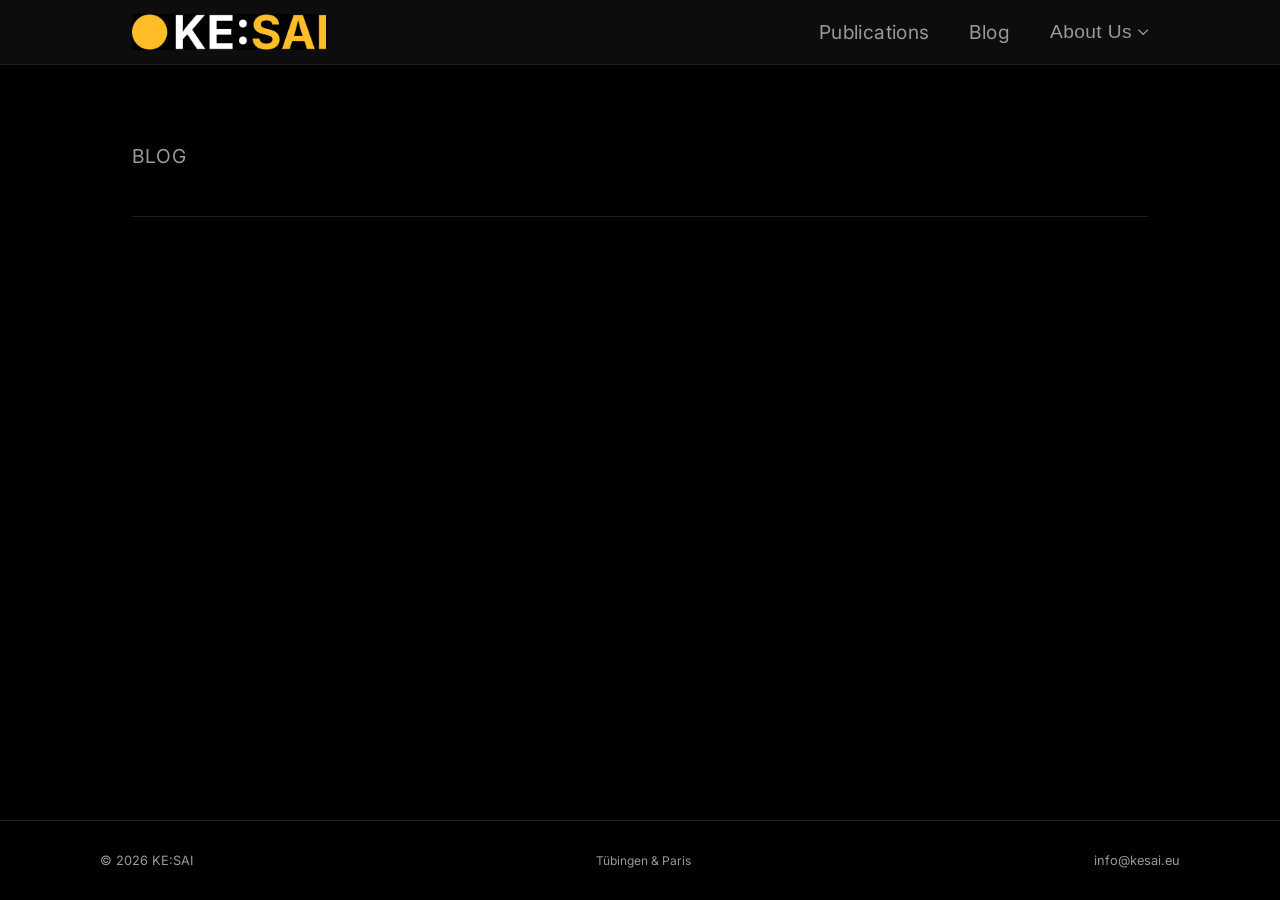
==== blog/index.html @ fe2b3f5f "first version" ====
<!DOCTYPE html>
<html lang="en">
<head>
  <meta charset="UTF-8">
  <meta name="viewport" content="width=device-width, initial-scale=1.0">
  <title>Blog — KE:SAI</title>
  <script src="/site.js" defer></script>
</head>
<body>

  <header id="site-header"></header>

  <main>
    <section class="page-header">
      <h1 class="page-title">Blog</h1>
    </section>
    <section class="page-content">
      <!-- content coming soon -->
    </section>
  </main>

  <footer id="site-footer"></footer>

</body>
</html>
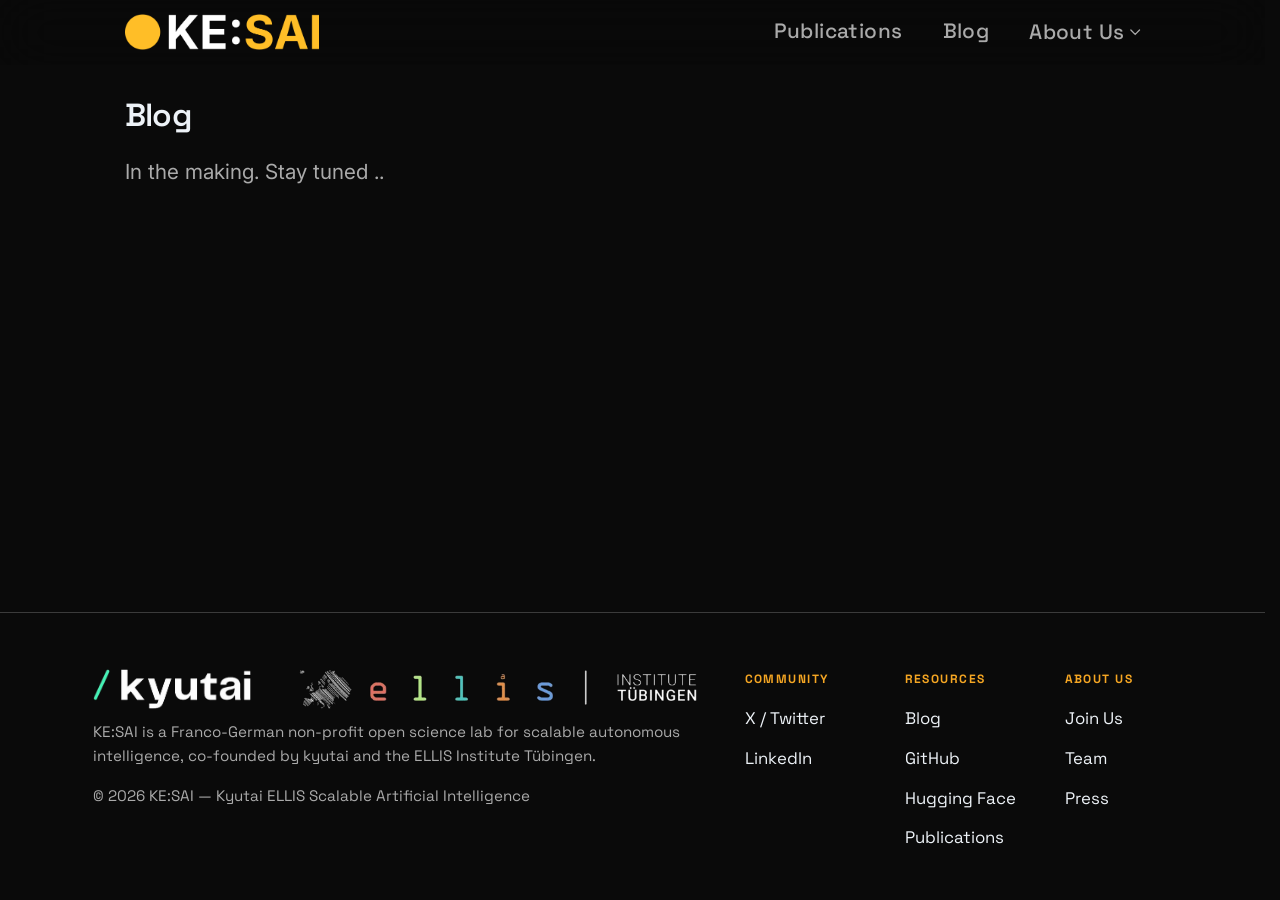
==== commit 7a3f56fc: "First full version" ====
--- a/blog/index.html
+++ b/blog/index.html
@@ -3,7 +3,13 @@
 <head>
   <meta charset="UTF-8">
   <meta name="viewport" content="width=device-width, initial-scale=1.0">
-  <title>Blog — KE:SAI</title>
+  <title>KE:SAI Blog</title>
+  <link rel="icon" href="/assets/favicon.ico" type="image/x-icon">
+  <link rel="preconnect" href="https://fonts.googleapis.com">
+  <link rel="preconnect" href="https://fonts.gstatic.com" crossorigin>
+  <link rel="stylesheet" href="https://fonts.googleapis.com/css2?family=Space+Grotesk:wght@400;500;600;700&family=Inter:wght@300;400;500&display=swap">
+  <link rel="stylesheet" href="/site.css">
+  <style>html{background:#0a0a0a}</style>
   <script src="/site.js" defer></script>
 </head>
 <body>
@@ -11,11 +17,11 @@
   <header id="site-header"></header>
 
   <main>
-    <section class="page-header">
-      <h1 class="page-title">Blog</h1>
-    </section>
     <section class="page-content">
-      <!-- content coming soon -->
+      <h2 class="section-title">Blog</h2>
+      <p class="section-body">        
+        In the making. Stay tuned ..
+      </p>
     </section>
   </main>
 
--- a/site.css
+++ b/site.css
@@ -0,0 +1,949 @@
+/* ── Reset ──────────────────────────────────────────────────── */
+*, *::before, *::after { box-sizing: border-box; margin: 0; padding: 0; }
+
+:root {
+  --amber:        #F5A623;
+  --amber-soft:   rgba(245, 166, 35, 0.10);
+  --bg:           #0a0a0a;
+  --surface:      rgba(255, 255, 255, 0.04);
+  --surface-hover: rgba(255, 255, 255, 0.07);
+  --border:       rgba(255, 255, 255, 0.2);
+  --text:         #edf2f7;
+  --muted:        #666666;
+  --secondary:    #aaaaaa;
+  --font-sans:    "Space Grotesk", system-ui, sans-serif;
+  --font-serif:   "Inter", system-ui, sans-serif;
+  --nav-h:        64px;
+  --max-w:        1080px;
+  --pad-x:        2rem;
+  --radius:       20px;
+  --radius-sm:    12px;
+  --shadow:       0 24px 80px rgba(0, 0, 0, 0.5);
+}
+
+html {
+  font-size: 16px;
+  -webkit-font-smoothing: antialiased;
+  scroll-behavior: smooth;
+  height: 100%;
+  scrollbar-gutter: stable;
+}
+
+body {
+  background: var(--bg);
+  color: var(--text);
+  font-family: var(--font-serif);
+  font-size: 1.06rem;
+  line-height: 1.7;
+  min-height: 100vh;
+  display: flex;
+  flex-direction: column;
+}
+
+/* Non-homogeneous fixed gradient background */
+body::before {
+  content: '';
+  position: fixed;
+  inset: 0;
+  z-index: -1;
+  background:
+    radial-gradient(circle at 12%  8%,  rgba(245, 166, 35, 0.22), transparent 44%),
+    radial-gradient(circle at 86% 10%,  rgba(255, 255, 255, 0.07), transparent 34%),
+    radial-gradient(circle at 58% 90%,  rgba(245, 166, 35, 0.10), transparent 40%),
+    linear-gradient(180deg, #0d0d0d 0%, #080808 100%);
+  pointer-events: none;
+}
+
+a { color: inherit; text-decoration: none; }
+p a, li a { color: var(--amber); text-decoration: underline; text-decoration-color: rgba(245, 166, 35, 0.4); text-underline-offset: 3px; transition: text-decoration-color .15s; }
+p a:hover, li a:hover { text-decoration-color: var(--amber); }
+img { display: block; }
+main { flex: 1 0 auto; padding-bottom: 3rem; }
+
+/* ── Header ─────────────────────────────────────────────────── */
+.site-header {
+  position: sticky;
+  top: 0; left: 0; right: 0;
+  z-index: 50;
+  backdrop-filter: blur(28px) saturate(1.4);
+  -webkit-backdrop-filter: blur(28px) saturate(1.4);
+  background: rgba(10, 10, 10, 0.28);
+  border-bottom: 1px solid transparent;
+  transition: border-color 200ms ease, background 200ms ease;
+}
+
+.site-header.header-hidden {
+  opacity: 0;
+  transform: translateY(-100%);
+  transition: none;
+  backdrop-filter: none;
+  -webkit-backdrop-filter: none;
+  background: var(--bg);
+}
+
+.site-header.header-visible {
+  animation: headerSlideIn 0.7s cubic-bezier(0.4, 0, 0.2, 1);
+}
+
+@keyframes headerSlideIn {
+  from { transform: translateY(-100%); opacity: 0; backdrop-filter: none; -webkit-backdrop-filter: none; background: var(--bg); }
+  to   { transform: translateY(0);     opacity: 1; backdrop-filter: none; -webkit-backdrop-filter: none; background: var(--bg); }
+}
+
+.site-header.is-scrolled {
+  background: rgba(10, 10, 10, 0.52);
+  border-color: var(--border);
+}
+
+.header-inner {
+  max-width: var(--max-w);
+  margin: 0 auto;
+  padding: 0 var(--pad-x);
+  height: var(--nav-h);
+  display: flex;
+  align-items: center;
+  justify-content: space-between;
+}
+
+.logo-link { display: flex; align-items: center; }
+.logo-img  { height: 36px; width: auto; }
+
+.site-nav {
+  display: flex;
+  align-items: center;
+  gap: 2.5rem;
+}
+
+.site-nav a {
+  font-family: var(--font-sans);
+  font-size: 1.3rem;
+  font-weight: 500;
+  color: var(--secondary);
+  letter-spacing: .02em;
+  transition: color .15s;
+}
+.site-nav a:hover,
+.site-nav a.active { color: var(--text); }
+
+/* ── Nav dropdown ───────────────────────────────────────────── */
+.nav-dropdown {
+  position: relative;
+}
+
+.nav-dropdown-trigger {
+  display: flex;
+  align-items: center;
+  gap: .35rem;
+  font-family: var(--font-sans);
+  font-size: 1.3rem;
+  font-weight: 500;
+  color: var(--secondary);
+  letter-spacing: .02em;
+  background: none;
+  border: none;
+  cursor: pointer;
+  padding: 0;
+  transition: color .15s;
+}
+.nav-dropdown-trigger:hover,
+.nav-dropdown-trigger.active { color: var(--text); }
+
+.chevron {
+  width: .65rem;
+  height: .65rem;
+  transition: transform .2s;
+}
+.nav-dropdown-trigger[aria-expanded="true"] .chevron {
+  transform: rotate(180deg);
+}
+
+.nav-dropdown-menu {
+  display: none;
+  position: absolute;
+  top: calc(100% + .75rem);
+  right: 0;
+  min-width: 140px;
+  background: rgba(10, 10, 10, 0.92);
+  backdrop-filter: blur(16px);
+  -webkit-backdrop-filter: blur(16px);
+  border: 1px solid var(--border);
+  border-radius: var(--radius-sm);
+  padding: 0;
+  z-index: 200;
+}
+.nav-dropdown-menu.open { display: block; }
+
+.nav-dropdown-menu a {
+  display: block;
+  padding: .5rem 1.1rem;
+  font-family: var(--font-sans);
+  font-size: 1.3rem;
+  color: var(--secondary);
+  transition: color .15s, background .15s;
+}
+.nav-dropdown-menu a:hover,
+.nav-dropdown-menu a.active {
+  color: var(--text);
+  background: var(--surface);
+}
+
+/* ── Mobile nav ─────────────────────────────────────────────── */
+.mobile-nav-group {
+  font-family: var(--font-sans);
+  font-size: .7rem;
+  font-weight: 600;
+  letter-spacing: .1em;
+  text-transform: uppercase;
+  color: var(--muted);
+  padding-top: .25rem;
+}
+
+.mobile-nav-sub {
+  padding-left: 1rem;
+}
+
+.nav-toggle {
+  display: none;
+  flex-direction: column;
+  gap: 5px;
+  background: none;
+  border: none;
+  cursor: pointer;
+  padding: 4px;
+}
+.nav-toggle span {
+  display: block;
+  width: 20px; height: 1.5px;
+  background: var(--text);
+  transition: opacity .2s;
+}
+
+.mobile-nav {
+  display: none;
+  flex-direction: column;
+  padding: 1rem var(--pad-x) 1.5rem;
+  border-top: 1px solid var(--border);
+  background: rgba(8, 12, 20, 0.96);
+  gap: 1.25rem;
+}
+.mobile-nav.open { display: flex; }
+.mobile-nav a {
+  font-family: var(--font-sans);
+  font-size: 1rem;
+  color: var(--secondary);
+  transition: color .15s;
+}
+.mobile-nav a:hover,
+.mobile-nav a.active { color: var(--text); }
+
+/* ── Hero ───────────────────────────────────────────────────── */
+.hero {
+  display: flex;
+  flex-direction: column;
+  align-items: center;
+  justify-content: center;
+  padding: calc(var(--nav-h) + 6rem) var(--pad-x) 6rem;
+  text-align: center;
+}
+
+.hero-logo {
+  width: 100%;
+  max-width: 340px;
+}
+.hero-logo img {
+  width: 100%;
+  height: auto;
+}
+
+/* ── Page layout (inner pages) ──────────────────────────────── */
+.page-header {
+  padding: calc(var(--nav-h) + 5rem) var(--pad-x) 0;
+  max-width: var(--max-w);
+  margin: 0 auto;
+}
+
+.page-header::after {
+  content: '';
+  display: block;
+  height: 1px;
+  background: var(--border);
+  margin-top: 3rem;
+}
+
+.page-title {
+  font-family: var(--font-sans);
+  font-size: 1.2rem;
+  font-weight: 600;
+  color: var(--secondary);
+  letter-spacing: .06em;
+  text-transform: uppercase;
+}
+
+.page-content {
+  max-width: var(--max-w);
+  margin: 0 auto;
+  padding: 2rem var(--pad-x) 2rem;
+  min-height: 40vh;
+}
+
+/* ── Landing page sections ──────────────────────────────────── */
+.hero-tagline {
+  font-family: var(--font-sans);
+  font-size: .8rem;
+  font-weight: 500;
+  color: var(--muted);
+  letter-spacing: .14em;
+  text-transform: uppercase;
+  margin-top: 1.75rem;
+}
+
+.hero-slogan {
+  font-family: var(--font-sans);
+  font-size: clamp(1.5rem, 2.5vw, 2.2rem);
+  font-weight: 600;
+  color: var(--text);
+  line-height: 1.3;
+  letter-spacing: -.02em;
+  max-width: 820px;
+  margin-top: 2rem;
+}
+
+.hl {
+  color: var(--amber);
+}
+
+.lp-section {
+  max-width: var(--max-w);
+  margin: 0 auto;
+  padding: 3rem var(--pad-x);
+  border-top: 0px solid var(--border);
+}
+
+.about-section {
+  padding-top: 3rem;
+  padding-bottom: 3rem;
+}
+
+.about-section .section-body {
+  font-size: 1.12rem;
+  max-width: 72ch;
+  color: var(--secondary);
+}
+
+.track-record-list {
+  list-style: none;
+  margin-top: 0.5rem;
+  display: flex;
+  flex-direction: column;
+  gap: .3rem;
+}
+
+.track-record-list li {
+  font-family: var(--font-serif);
+  font-size: 1.25rem;
+  color: var(--secondary);
+  line-height: 1.6;
+  padding-left: 1.6rem;
+  position: relative;
+}
+
+.track-record-list li::before {
+  content: '';
+  position: absolute;
+  left: 0;
+  top: .6em;
+  width: .6rem;
+  height: .6rem;
+  border-radius: 50%;
+  background: var(--amber);
+}
+
+.photo-caption {
+  font-family: var(--font-sans);
+  font-size: 1.1rem;
+  font-weight: 600;
+  color: var(--text);
+  line-height: 1.3;
+  margin-top: 0rem;
+  margin-bottom: 1.5rem;
+  text-align: center;
+}
+
+.section-eyebrow {
+  font-family: var(--font-sans);
+  font-size: .72rem;
+  font-weight: 700;
+  letter-spacing: .18em;
+  text-transform: uppercase;
+  color: var(--amber);
+  margin-bottom: 1rem;
+}
+
+.section-title {
+  font-family: var(--font-sans);
+  font-size: clamp(1.5rem, 2.5vw, 2.2rem);
+  font-weight: 600;
+  color: var(--text);
+  line-height: 1.15;
+  letter-spacing: -.02em;
+  margin-bottom: 1.25rem;
+}
+
+.section-body {
+  font-family: var(--font-serif);
+  font-size: 1.3rem;
+  color: var(--secondary);
+  line-height: 1.75;
+}
+
+.feature-grid {
+  display: grid;
+  grid-template-columns: repeat(3, 1fr);
+  gap: 1.25rem;
+  margin-top: 2.5rem;
+}
+
+.feature-card {
+  padding: 1.5rem 1.5rem 1.5rem 1.75rem;
+  border-left: 2px solid rgba(245, 166, 35, 0.45);
+  background: var(--surface);
+}
+
+.feature-card-title {
+  font-family: var(--font-sans);
+  font-size: 1.5rem;
+  font-weight: 600;
+  color: var(--text);
+  margin-bottom: .55rem;
+  line-height: 1.3;
+}
+
+.feature-card-body {
+  font-family: var(--font-serif);
+  font-size: .95rem;
+  color: var(--secondary);
+  line-height: 1.7;
+}
+
+/* ── Founders section (homepage) ───────────────────────────── */
+.founders-section {
+  padding-top: 0;
+}
+
+.founders-section::before {
+  content: '';
+  display: block;
+  height: 1px;
+  background: var(--border);
+  margin-bottom: 2rem;
+}
+
+.donor-logos {
+  display: grid;
+  grid-template-columns: repeat(4, 1fr);
+  align-items: center;
+  gap: 3rem;
+  margin-top: 2.5rem;
+}
+
+.donor-logos img {
+  width: 100%;
+  max-height: 80px;
+  object-fit: contain;
+  filter: brightness(0) invert(1);
+  opacity: 0.9;
+  transition: opacity .2s;
+}
+
+.donor-logos img:hover {
+  opacity: 1;
+}
+
+.founders-title {
+  font-family: var(--font-sans);
+  font-size: 1.2rem;
+  font-weight: 600;
+  color: var(--secondary);
+  letter-spacing: .06em;
+  text-transform: uppercase;
+  margin-bottom: 3rem;
+}
+
+/* ── Team grid ──────────────────────────────────────────────── */
+.team-grid {
+  display: grid;
+  grid-template-columns: repeat(5, 1fr);
+  gap: 1.5rem 1rem;
+  margin-top: 2rem;
+}
+
+/* ── Team card ──────────────────────────────────────────────── */
+.founders-photo {
+  width: 100%;
+  border-radius: var(--radius);
+  margin-top: 2rem;
+  margin-bottom: 1.25rem;
+}
+
+.team-card {
+  display: flex;
+  flex-direction: column;
+  gap: .6rem;
+}
+
+.team-photo {
+  width: 100%;
+  aspect-ratio: 1 / 1;
+  background: var(--surface);
+  border: 0px solid var(--border);
+  border-radius: var(--radius);
+  overflow: hidden;
+}
+
+.team-photo img {
+  width: 100%;
+  height: 100%;
+  object-fit: cover;
+  object-position: top center;
+  display: block;
+  transition: opacity .2s;
+}
+
+.team-info {
+  display: flex;
+  flex-direction: column;
+  gap: .25rem;
+}
+
+.team-name {
+  font-family: var(--font-sans);
+  font-size: 1.2rem;
+  font-weight: 600;
+  color: var(--text);
+  line-height: 1.3;
+}
+
+.team-title {
+  font-family: var(--font-sans);
+  font-size: 1rem;
+  font-weight: 400;
+  color: var(--muted);
+  line-height: 1.4;
+}
+
+.team-role {
+  font-family: var(--font-sans);
+  font-size: 1rem;
+  font-weight: 400;
+  color: var(--muted);
+  line-height: 1.4;
+}
+
+/* ── Team links ─────────────────────────────────────────────── */
+.team-links {
+  display: flex;
+  gap: .4rem;
+  margin-top: .25rem;
+}
+
+.team-link {
+  display: flex;
+  align-items: center;
+  justify-content: center;
+  width: 1.25rem;
+  height: 1.25rem;
+  color: var(--muted);
+  transition: color .15s;
+}
+
+.team-link:hover { color: var(--amber); }
+
+.team-link i {
+  font-size: .85rem;
+}
+
+.team-link:last-child i {
+  font-size: .95rem;
+}
+
+/* ── Scroll reveal ──────────────────────────────────────────── */
+.reveal {
+  opacity: 0;
+  transform: translateY(20px);
+  transition: opacity 0.6s ease, transform 0.6s ease;
+}
+.reveal.is-visible {
+  opacity: 1;
+  transform: translateY(0);
+}
+
+/* Disable scroll during hero animation */
+html.scroll-locked { overflow: hidden; }
+
+/* Pre-hide below-hero content to prevent FOUC during hero animation */
+html.hero-animating main > section:not(.hero),
+html.hero-animating main > section:not(.hero) * {
+  opacity: 0 !important;
+  transition: none !important;
+  animation: none !important;
+}
+
+/* Hero logo: slow fade, no lift */
+.hero-logo.reveal {
+  opacity: 0;
+  transform: none;
+  transition: none;
+}
+.hero-logo.reveal.is-visible {
+  animation: heroLogoFade 1s ease forwards;
+}
+@keyframes heroLogoFade {
+  from { opacity: 0; transform: scale(0.8); }
+  to   { opacity: 1; transform: scale(1); }
+}
+
+/* Hero slogan: clip-path wipe top → bottom */
+.hero-slogan.reveal {
+  opacity: 1;
+  transform: none;
+  clip-path: inset(0 0 100% 0);
+  transition: clip-path 2s linear;  /* BOOKMARK 1 */
+}
+.hero-slogan.reveal.is-visible { clip-path: inset(0 0 0% 0); }
+
+/* ── Footer ─────────────────────────────────────────────────── */
+.site-footer {
+  border-top: 1px solid var(--border);
+  padding: 3.5rem var(--pad-x) 3rem;
+}
+
+.footer-inner {
+  max-width: var(--max-w);
+  margin: 0 auto;
+  display: flex;
+  align-items: flex-start;
+  justify-content: space-between;
+  gap: 3rem;
+}
+
+.footer-brand {
+  display: flex;
+  flex-direction: column;
+  gap: 0rem;
+  flex: 1;
+  padding-right: 0rem;
+}
+
+.footer-partner-logos {
+  display: flex;
+  align-items: center;
+  gap: 3rem;
+  margin-bottom: 0.7rem;
+}
+
+.footer-partner-logos img {
+  height: 40px;
+  width: auto;
+  transition: opacity .2s;
+}
+
+.footer-partner-logos img:hover { opacity: 0.75; }
+
+.footer-tagline {
+  font-family: var(--font-sans);
+  font-size: .95rem;
+  color: var(--secondary);
+  line-height: 1.6;
+  margin-bottom: 1rem;
+}
+
+.footer-cols {
+  display: flex;
+  gap: 2rem;
+  flex-shrink: 0;
+}
+
+.footer-col {
+  min-width: 8rem;
+}
+
+.footer-col {
+  display: flex;
+  flex-direction: column;
+  gap: .7rem;
+}
+
+.footer-col-heading {
+  font-family: var(--font-sans);
+  font-size: .75rem;
+  font-weight: 700;
+  letter-spacing: .12em;
+  text-transform: uppercase;
+  color: var(--amber);
+  margin-bottom: .25rem;
+}
+
+.footer-col a {
+  font-family: var(--font-sans);
+  font-size: 1.05rem;
+  color: var(--text);
+  transition: color .15s;
+}
+
+.footer-col a:hover { color: var(--amber); }
+
+
+/* ── Publications ───────────────────────────────────────────── */
+.pub-list {
+  list-style: none;
+  display: flex;
+  flex-direction: column;
+  gap: 0;
+  margin-top: 1rem;
+}
+
+.pub-card {
+  display: grid;
+  grid-template-columns: 336px 1fr;
+  gap: 2.5rem;
+  padding: 2.5rem 0;
+}
+
+.pub-card + .pub-card { margin-top: 1rem; }
+
+.pub-thumb-link {
+  display: block;
+  align-self: start;
+}
+
+.pub-thumb {
+  width: 100%;
+  display: block;
+  border-radius: var(--radius);
+  transition: opacity .2s;
+}
+
+.pub-thumb-link:hover .pub-thumb { opacity: 0.82; }
+
+.pub-body {
+  display: flex;
+  flex-direction: column;
+  gap: .6rem;
+  min-width: 0;
+}
+
+.pub-venue {
+  font-family: var(--font-sans);
+  font-size: .72rem;
+  font-weight: 700;
+  letter-spacing: .14em;
+  text-transform: uppercase;
+  color: var(--amber);
+}
+
+.pub-title {
+  font-family: var(--font-sans);
+  font-size: 1.1rem;
+  font-weight: 600;
+  color: var(--text);
+  line-height: 1.35;
+  text-decoration: none;
+  transition: color .15s;
+  display: block;
+}
+
+.pub-title:hover { color: var(--amber); }
+
+.pub-authors {
+  font-family: var(--font-serif);
+  font-size: .88rem;
+  color: var(--secondary);
+  line-height: 1.55;
+}
+
+.pub-authors strong {
+  color: var(--text);
+  font-weight: 500;
+}
+
+/* Abstract — partially visible, expandable */
+.pub-abstract-wrap { position: relative; }
+
+.pub-abstract {
+  font-family: var(--font-serif);
+  font-size: .88rem;
+  color: var(--secondary);
+  line-height: 1.7;
+  max-height: 5.95rem;
+  overflow: hidden;
+  position: relative;
+  transition: max-height 250ms ease;
+}
+
+.pub-abstract::after {
+  content: '\2009...';
+  position: absolute;
+  bottom: 0;
+  right: 0;
+  background: var(--bg);
+  padding-left: .2em;
+  font-family: var(--font-serif);
+  font-size: .88rem;
+  color: var(--secondary);
+  line-height: 1.7;
+  transition: opacity 150ms ease;
+}
+
+.pub-abstract-wrap.expanded .pub-abstract::after { opacity: 0; }
+
+.pub-abstract-btn {
+  background: none;
+  border: none;
+  padding: 0;
+  margin: 0;
+  line-height: 1;
+  font-family: var(--font-sans);
+  font-size: .75rem;
+  font-weight: 600;
+  letter-spacing: .08em;
+  text-transform: uppercase;
+  color: var(--amber);
+  cursor: pointer;
+  opacity: 0.8;
+  transition: opacity .15s;
+}
+
+.pub-abstract-btn:hover { opacity: 1; }
+.pub-abstract-btn i { font-size: .65rem; vertical-align: middle; }
+
+.pub-action-row {
+  display: flex;
+  align-items: center;
+  gap: 1.5rem;
+  margin-top: .35rem;
+  line-height: 1;
+}
+
+.pub-link-btn {
+  background: none;
+  border: none;
+  padding: 0;
+  margin: 0;
+  line-height: 1;
+  font-family: var(--font-sans);
+  font-size: .75rem;
+  font-weight: 600;
+  letter-spacing: .08em;
+  text-transform: uppercase;
+  color: var(--amber);
+  cursor: pointer;
+  opacity: 0.8;
+  transition: opacity .15s;
+  text-decoration: none;
+}
+
+.pub-link-btn:hover { opacity: 1; }
+
+/* BibTeX modal */
+.pub-bibtex-modal {
+  display: flex;
+  position: fixed;
+  inset: 0;
+  z-index: 500;
+  background: rgba(0, 0, 0, 0);
+  align-items: center;
+  justify-content: center;
+  backdrop-filter: blur(0px);
+  opacity: 0;
+  visibility: hidden;
+  pointer-events: none;
+  transition: opacity 250ms ease, visibility 0ms 250ms, background 250ms ease, backdrop-filter 250ms ease;
+}
+
+.pub-bibtex-modal.open {
+  opacity: 1;
+  visibility: visible;
+  pointer-events: auto;
+  background: rgba(0, 0, 0, 0.72);
+  backdrop-filter: blur(4px);
+  transition: opacity 250ms ease, visibility 0ms 0ms, background 250ms ease, backdrop-filter 250ms ease;
+}
+
+.pub-bibtex-modal-box {
+  position: relative;
+  border: 1px solid var(--border);
+  border-radius: var(--radius);
+  width: min(1024px, 92vw);
+  overflow: hidden;
+}
+
+.pub-bibtex-wrap { position: relative; }
+
+.pub-copy-btn {
+  position: absolute;
+  top: .65rem;
+  right: .65rem;
+  background: rgba(255, 255, 255, 0.06);
+  border: 1px solid var(--border);
+  border-radius: 6px;
+  padding: .2rem .65rem;
+  font-family: var(--font-sans);
+  font-size: .72rem;
+  font-weight: 500;
+  color: var(--secondary);
+  cursor: pointer;
+  transition: color .15s, background .15s;
+  z-index: 1;
+}
+
+.pub-copy-btn:hover { color: var(--text); background: var(--amber-soft); }
+
+.pub-bibtex-code {
+  display: block;
+  background: #060606;
+  padding: 1.75rem;
+  font-family: "JetBrains Mono", "Fira Code", ui-monospace, monospace;
+  font-size: .82rem;
+  color: var(--secondary);
+  line-height: 1.7;
+  white-space: pre-wrap;
+  word-break: break-word;
+  overflow-x: hidden;
+  overflow-y: auto;
+  max-height: 60vh;
+  margin: 0;
+  scrollbar-width: thin;
+  scrollbar-color: var(--border) transparent;
+}
+
+.pub-bibtex-code::-webkit-scrollbar { width: 4px; }
+.pub-bibtex-code::-webkit-scrollbar-track { background: transparent; }
+.pub-bibtex-code::-webkit-scrollbar-thumb { background: var(--border); border-radius: 2px; }
+.pub-bibtex-code::-webkit-scrollbar-thumb:hover { background: var(--secondary); }
+
+/* ── Responsive ─────────────────────────────────────────────── */
+@media (max-width: 900px) {
+  .team-grid    { grid-template-columns: repeat(4, 1fr); }
+  .feature-grid { grid-template-columns: repeat(2, 1fr); }
+}
+
+@media (max-width: 780px) {
+  .pub-card { grid-template-columns: 1fr; }
+  .pub-thumb { max-height: 220px; object-fit: cover; }
+}
+
+@media (max-width: 640px) {
+  :root { --pad-x: 1.25rem; }
+
+  .site-nav   { display: none; }
+  .nav-toggle { display: flex; }
+
+  .hero-logo  { max-width: 320px; }
+
+  .footer-inner { flex-direction: column; gap: 2.5rem; align-items: stretch; }
+  .footer-cols  { flex-direction: column; gap: 1.25rem; }
+  .donor-logos  { grid-template-columns: repeat(2, 1fr); gap: 1.5rem; }
+
+  .team-grid    { grid-template-columns: repeat(3, 1fr); gap: 1rem .75rem; }
+  .feature-grid { grid-template-columns: 1fr; }
+}
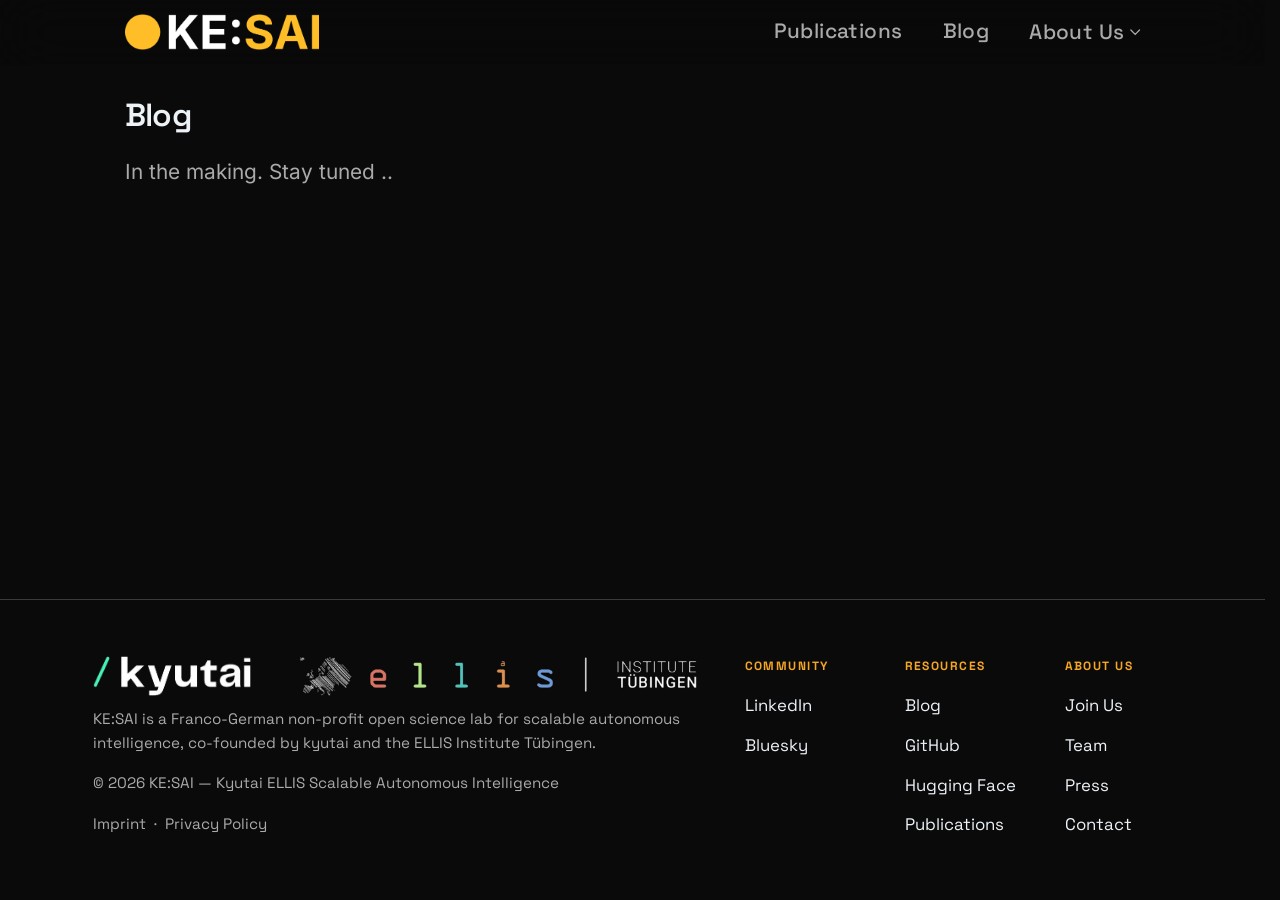
==== commit 19804a34: "Landing page links, Imprint, Privacy Policy" ====
--- a/blog/index.html
+++ b/blog/index.html
@@ -4,10 +4,7 @@
   <meta charset="UTF-8">
   <meta name="viewport" content="width=device-width, initial-scale=1.0">
   <title>KE:SAI Blog</title>
-  <link rel="icon" href="/assets/favicon.ico" type="image/x-icon">
-  <link rel="preconnect" href="https://fonts.googleapis.com">
-  <link rel="preconnect" href="https://fonts.gstatic.com" crossorigin>
-  <link rel="stylesheet" href="https://fonts.googleapis.com/css2?family=Space+Grotesk:wght@400;500;600;700&family=Inter:wght@300;400;500&display=swap">
+  <link rel="icon" href="/assets/favicon.ico" type="image/x-icon">  <link rel="stylesheet" href="/assets/fonts/google/fonts.css">
   <link rel="stylesheet" href="/site.css">
   <style>html{background:#0a0a0a}</style>
   <script src="/site.js" defer></script>
--- a/assets/fonts/google/fonts.css
+++ b/assets/fonts/google/fonts.css
@@ -0,0 +1,297 @@
+/* cyrillic-ext */
+@font-face {
+  font-family: 'Inter';
+  font-style: normal;
+  font-weight: 300;
+  font-display: swap;
+  src: url(/assets/fonts/google/390b9077.woff2) format('woff2');
+  unicode-range: U+0460-052F, U+1C80-1C8A, U+20B4, U+2DE0-2DFF, U+A640-A69F, U+FE2E-FE2F;
+}
+/* cyrillic */
+@font-face {
+  font-family: 'Inter';
+  font-style: normal;
+  font-weight: 300;
+  font-display: swap;
+  src: url(/assets/fonts/google/d4047416.woff2) format('woff2');
+  unicode-range: U+0301, U+0400-045F, U+0490-0491, U+04B0-04B1, U+2116;
+}
+/* greek-ext */
+@font-face {
+  font-family: 'Inter';
+  font-style: normal;
+  font-weight: 300;
+  font-display: swap;
+  src: url(/assets/fonts/google/a656acc8.woff2) format('woff2');
+  unicode-range: U+1F00-1FFF;
+}
+/* greek */
+@font-face {
+  font-family: 'Inter';
+  font-style: normal;
+  font-weight: 300;
+  font-display: swap;
+  src: url(/assets/fonts/google/9f07a550.woff2) format('woff2');
+  unicode-range: U+0370-0377, U+037A-037F, U+0384-038A, U+038C, U+038E-03A1, U+03A3-03FF;
+}
+/* vietnamese */
+@font-face {
+  font-family: 'Inter';
+  font-style: normal;
+  font-weight: 300;
+  font-display: swap;
+  src: url(/assets/fonts/google/0583c36d.woff2) format('woff2');
+  unicode-range: U+0102-0103, U+0110-0111, U+0128-0129, U+0168-0169, U+01A0-01A1, U+01AF-01B0, U+0300-0301, U+0303-0304, U+0308-0309, U+0323, U+0329, U+1EA0-1EF9, U+20AB;
+}
+/* latin-ext */
+@font-face {
+  font-family: 'Inter';
+  font-style: normal;
+  font-weight: 300;
+  font-display: swap;
+  src: url(/assets/fonts/google/ba680146.woff2) format('woff2');
+  unicode-range: U+0100-02BA, U+02BD-02C5, U+02C7-02CC, U+02CE-02D7, U+02DD-02FF, U+0304, U+0308, U+0329, U+1D00-1DBF, U+1E00-1E9F, U+1EF2-1EFF, U+2020, U+20A0-20AB, U+20AD-20C0, U+2113, U+2C60-2C7F, U+A720-A7FF;
+}
+/* latin */
+@font-face {
+  font-family: 'Inter';
+  font-style: normal;
+  font-weight: 300;
+  font-display: swap;
+  src: url(/assets/fonts/google/1fab01e7.woff2) format('woff2');
+  unicode-range: U+0000-00FF, U+0131, U+0152-0153, U+02BB-02BC, U+02C6, U+02DA, U+02DC, U+0304, U+0308, U+0329, U+2000-206F, U+20AC, U+2122, U+2191, U+2193, U+2212, U+2215, U+FEFF, U+FFFD;
+}
+/* cyrillic-ext */
+@font-face {
+  font-family: 'Inter';
+  font-style: normal;
+  font-weight: 400;
+  font-display: swap;
+  src: url(/assets/fonts/google/390b9077.woff2) format('woff2');
+  unicode-range: U+0460-052F, U+1C80-1C8A, U+20B4, U+2DE0-2DFF, U+A640-A69F, U+FE2E-FE2F;
+}
+/* cyrillic */
+@font-face {
+  font-family: 'Inter';
+  font-style: normal;
+  font-weight: 400;
+  font-display: swap;
+  src: url(/assets/fonts/google/d4047416.woff2) format('woff2');
+  unicode-range: U+0301, U+0400-045F, U+0490-0491, U+04B0-04B1, U+2116;
+}
+/* greek-ext */
+@font-face {
+  font-family: 'Inter';
+  font-style: normal;
+  font-weight: 400;
+  font-display: swap;
+  src: url(/assets/fonts/google/a656acc8.woff2) format('woff2');
+  unicode-range: U+1F00-1FFF;
+}
+/* greek */
+@font-face {
+  font-family: 'Inter';
+  font-style: normal;
+  font-weight: 400;
+  font-display: swap;
+  src: url(/assets/fonts/google/9f07a550.woff2) format('woff2');
+  unicode-range: U+0370-0377, U+037A-037F, U+0384-038A, U+038C, U+038E-03A1, U+03A3-03FF;
+}
+/* vietnamese */
+@font-face {
+  font-family: 'Inter';
+  font-style: normal;
+  font-weight: 400;
+  font-display: swap;
+  src: url(/assets/fonts/google/0583c36d.woff2) format('woff2');
+  unicode-range: U+0102-0103, U+0110-0111, U+0128-0129, U+0168-0169, U+01A0-01A1, U+01AF-01B0, U+0300-0301, U+0303-0304, U+0308-0309, U+0323, U+0329, U+1EA0-1EF9, U+20AB;
+}
+/* latin-ext */
+@font-face {
+  font-family: 'Inter';
+  font-style: normal;
+  font-weight: 400;
+  font-display: swap;
+  src: url(/assets/fonts/google/ba680146.woff2) format('woff2');
+  unicode-range: U+0100-02BA, U+02BD-02C5, U+02C7-02CC, U+02CE-02D7, U+02DD-02FF, U+0304, U+0308, U+0329, U+1D00-1DBF, U+1E00-1E9F, U+1EF2-1EFF, U+2020, U+20A0-20AB, U+20AD-20C0, U+2113, U+2C60-2C7F, U+A720-A7FF;
+}
+/* latin */
+@font-face {
+  font-family: 'Inter';
+  font-style: normal;
+  font-weight: 400;
+  font-display: swap;
+  src: url(/assets/fonts/google/1fab01e7.woff2) format('woff2');
+  unicode-range: U+0000-00FF, U+0131, U+0152-0153, U+02BB-02BC, U+02C6, U+02DA, U+02DC, U+0304, U+0308, U+0329, U+2000-206F, U+20AC, U+2122, U+2191, U+2193, U+2212, U+2215, U+FEFF, U+FFFD;
+}
+/* cyrillic-ext */
+@font-face {
+  font-family: 'Inter';
+  font-style: normal;
+  font-weight: 500;
+  font-display: swap;
+  src: url(/assets/fonts/google/390b9077.woff2) format('woff2');
+  unicode-range: U+0460-052F, U+1C80-1C8A, U+20B4, U+2DE0-2DFF, U+A640-A69F, U+FE2E-FE2F;
+}
+/* cyrillic */
+@font-face {
+  font-family: 'Inter';
+  font-style: normal;
+  font-weight: 500;
+  font-display: swap;
+  src: url(/assets/fonts/google/d4047416.woff2) format('woff2');
+  unicode-range: U+0301, U+0400-045F, U+0490-0491, U+04B0-04B1, U+2116;
+}
+/* greek-ext */
+@font-face {
+  font-family: 'Inter';
+  font-style: normal;
+  font-weight: 500;
+  font-display: swap;
+  src: url(/assets/fonts/google/a656acc8.woff2) format('woff2');
+  unicode-range: U+1F00-1FFF;
+}
+/* greek */
+@font-face {
+  font-family: 'Inter';
+  font-style: normal;
+  font-weight: 500;
+  font-display: swap;
+  src: url(/assets/fonts/google/9f07a550.woff2) format('woff2');
+  unicode-range: U+0370-0377, U+037A-037F, U+0384-038A, U+038C, U+038E-03A1, U+03A3-03FF;
+}
+/* vietnamese */
+@font-face {
+  font-family: 'Inter';
+  font-style: normal;
+  font-weight: 500;
+  font-display: swap;
+  src: url(/assets/fonts/google/0583c36d.woff2) format('woff2');
+  unicode-range: U+0102-0103, U+0110-0111, U+0128-0129, U+0168-0169, U+01A0-01A1, U+01AF-01B0, U+0300-0301, U+0303-0304, U+0308-0309, U+0323, U+0329, U+1EA0-1EF9, U+20AB;
+}
+/* latin-ext */
+@font-face {
+  font-family: 'Inter';
+  font-style: normal;
+  font-weight: 500;
+  font-display: swap;
+  src: url(/assets/fonts/google/ba680146.woff2) format('woff2');
+  unicode-range: U+0100-02BA, U+02BD-02C5, U+02C7-02CC, U+02CE-02D7, U+02DD-02FF, U+0304, U+0308, U+0329, U+1D00-1DBF, U+1E00-1E9F, U+1EF2-1EFF, U+2020, U+20A0-20AB, U+20AD-20C0, U+2113, U+2C60-2C7F, U+A720-A7FF;
+}
+/* latin */
+@font-face {
+  font-family: 'Inter';
+  font-style: normal;
+  font-weight: 500;
+  font-display: swap;
+  src: url(/assets/fonts/google/1fab01e7.woff2) format('woff2');
+  unicode-range: U+0000-00FF, U+0131, U+0152-0153, U+02BB-02BC, U+02C6, U+02DA, U+02DC, U+0304, U+0308, U+0329, U+2000-206F, U+20AC, U+2122, U+2191, U+2193, U+2212, U+2215, U+FEFF, U+FFFD;
+}
+/* vietnamese */
+@font-face {
+  font-family: 'Space Grotesk';
+  font-style: normal;
+  font-weight: 400;
+  font-display: swap;
+  src: url(/assets/fonts/google/64884efa.woff2) format('woff2');
+  unicode-range: U+0102-0103, U+0110-0111, U+0128-0129, U+0168-0169, U+01A0-01A1, U+01AF-01B0, U+0300-0301, U+0303-0304, U+0308-0309, U+0323, U+0329, U+1EA0-1EF9, U+20AB;
+}
+/* latin-ext */
+@font-face {
+  font-family: 'Space Grotesk';
+  font-style: normal;
+  font-weight: 400;
+  font-display: swap;
+  src: url(/assets/fonts/google/68cd7063.woff2) format('woff2');
+  unicode-range: U+0100-02BA, U+02BD-02C5, U+02C7-02CC, U+02CE-02D7, U+02DD-02FF, U+0304, U+0308, U+0329, U+1D00-1DBF, U+1E00-1E9F, U+1EF2-1EFF, U+2020, U+20A0-20AB, U+20AD-20C0, U+2113, U+2C60-2C7F, U+A720-A7FF;
+}
+/* latin */
+@font-face {
+  font-family: 'Space Grotesk';
+  font-style: normal;
+  font-weight: 400;
+  font-display: swap;
+  src: url(/assets/fonts/google/6c252abc.woff2) format('woff2');
+  unicode-range: U+0000-00FF, U+0131, U+0152-0153, U+02BB-02BC, U+02C6, U+02DA, U+02DC, U+0304, U+0308, U+0329, U+2000-206F, U+20AC, U+2122, U+2191, U+2193, U+2212, U+2215, U+FEFF, U+FFFD;
+}
+/* vietnamese */
+@font-face {
+  font-family: 'Space Grotesk';
+  font-style: normal;
+  font-weight: 500;
+  font-display: swap;
+  src: url(/assets/fonts/google/64884efa.woff2) format('woff2');
+  unicode-range: U+0102-0103, U+0110-0111, U+0128-0129, U+0168-0169, U+01A0-01A1, U+01AF-01B0, U+0300-0301, U+0303-0304, U+0308-0309, U+0323, U+0329, U+1EA0-1EF9, U+20AB;
+}
+/* latin-ext */
+@font-face {
+  font-family: 'Space Grotesk';
+  font-style: normal;
+  font-weight: 500;
+  font-display: swap;
+  src: url(/assets/fonts/google/68cd7063.woff2) format('woff2');
+  unicode-range: U+0100-02BA, U+02BD-02C5, U+02C7-02CC, U+02CE-02D7, U+02DD-02FF, U+0304, U+0308, U+0329, U+1D00-1DBF, U+1E00-1E9F, U+1EF2-1EFF, U+2020, U+20A0-20AB, U+20AD-20C0, U+2113, U+2C60-2C7F, U+A720-A7FF;
+}
+/* latin */
+@font-face {
+  font-family: 'Space Grotesk';
+  font-style: normal;
+  font-weight: 500;
+  font-display: swap;
+  src: url(/assets/fonts/google/6c252abc.woff2) format('woff2');
+  unicode-range: U+0000-00FF, U+0131, U+0152-0153, U+02BB-02BC, U+02C6, U+02DA, U+02DC, U+0304, U+0308, U+0329, U+2000-206F, U+20AC, U+2122, U+2191, U+2193, U+2212, U+2215, U+FEFF, U+FFFD;
+}
+/* vietnamese */
+@font-face {
+  font-family: 'Space Grotesk';
+  font-style: normal;
+  font-weight: 600;
+  font-display: swap;
+  src: url(/assets/fonts/google/64884efa.woff2) format('woff2');
+  unicode-range: U+0102-0103, U+0110-0111, U+0128-0129, U+0168-0169, U+01A0-01A1, U+01AF-01B0, U+0300-0301, U+0303-0304, U+0308-0309, U+0323, U+0329, U+1EA0-1EF9, U+20AB;
+}
+/* latin-ext */
+@font-face {
+  font-family: 'Space Grotesk';
+  font-style: normal;
+  font-weight: 600;
+  font-display: swap;
+  src: url(/assets/fonts/google/68cd7063.woff2) format('woff2');
+  unicode-range: U+0100-02BA, U+02BD-02C5, U+02C7-02CC, U+02CE-02D7, U+02DD-02FF, U+0304, U+0308, U+0329, U+1D00-1DBF, U+1E00-1E9F, U+1EF2-1EFF, U+2020, U+20A0-20AB, U+20AD-20C0, U+2113, U+2C60-2C7F, U+A720-A7FF;
+}
+/* latin */
+@font-face {
+  font-family: 'Space Grotesk';
+  font-style: normal;
+  font-weight: 600;
+  font-display: swap;
+  src: url(/assets/fonts/google/6c252abc.woff2) format('woff2');
+  unicode-range: U+0000-00FF, U+0131, U+0152-0153, U+02BB-02BC, U+02C6, U+02DA, U+02DC, U+0304, U+0308, U+0329, U+2000-206F, U+20AC, U+2122, U+2191, U+2193, U+2212, U+2215, U+FEFF, U+FFFD;
+}
+/* vietnamese */
+@font-face {
+  font-family: 'Space Grotesk';
+  font-style: normal;
+  font-weight: 700;
+  font-display: swap;
+  src: url(/assets/fonts/google/64884efa.woff2) format('woff2');
+  unicode-range: U+0102-0103, U+0110-0111, U+0128-0129, U+0168-0169, U+01A0-01A1, U+01AF-01B0, U+0300-0301, U+0303-0304, U+0308-0309, U+0323, U+0329, U+1EA0-1EF9, U+20AB;
+}
+/* latin-ext */
+@font-face {
+  font-family: 'Space Grotesk';
+  font-style: normal;
+  font-weight: 700;
+  font-display: swap;
+  src: url(/assets/fonts/google/68cd7063.woff2) format('woff2');
+  unicode-range: U+0100-02BA, U+02BD-02C5, U+02C7-02CC, U+02CE-02D7, U+02DD-02FF, U+0304, U+0308, U+0329, U+1D00-1DBF, U+1E00-1E9F, U+1EF2-1EFF, U+2020, U+20A0-20AB, U+20AD-20C0, U+2113, U+2C60-2C7F, U+A720-A7FF;
+}
+/* latin */
+@font-face {
+  font-family: 'Space Grotesk';
+  font-style: normal;
+  font-weight: 700;
+  font-display: swap;
+  src: url(/assets/fonts/google/6c252abc.woff2) format('woff2');
+  unicode-range: U+0000-00FF, U+0131, U+0152-0153, U+02BB-02BC, U+02C6, U+02DA, U+02DC, U+0304, U+0308, U+0329, U+2000-206F, U+20AC, U+2122, U+2191, U+2193, U+2212, U+2215, U+FEFF, U+FFFD;
+}
--- a/site.css
+++ b/site.css
@@ -38,6 +38,7 @@
   min-height: 100vh;
   display: flex;
   flex-direction: column;
+  overflow-x: hidden;
 }
 
 /* Non-homogeneous fixed gradient background */
@@ -61,6 +62,9 @@
 main { flex: 1 0 auto; padding-bottom: 3rem; }
 
 /* ── Header ─────────────────────────────────────────────────── */
+/* Reserve header height before site.js injects its content, preventing layout jump */
+header { min-height: var(--nav-h); }
+
 .site-header {
   position: sticky;
   top: 0; left: 0; right: 0;
@@ -242,13 +246,15 @@
   flex-direction: column;
   align-items: center;
   justify-content: center;
-  padding: calc(var(--nav-h) + 6rem) var(--pad-x) 6rem;
+  min-height: 100svh;
+  padding: 0 var(--pad-x) calc(3 * var(--nav-h));
   text-align: center;
 }
 
 .hero-logo {
   width: 100%;
-  max-width: 340px;
+  max-width: 500px;
+  padding: 5%;
 }
 .hero-logo img {
   width: 100%;
@@ -403,6 +409,8 @@
   margin-top: 2.5rem;
 }
 
+.feature-grid--2col { grid-template-columns: repeat(2, 1fr); }
+
 .feature-card {
   padding: 1.5rem 1.5rem 1.5rem 1.75rem;
   border-left: 2px solid rgba(245, 166, 35, 0.45);
@@ -580,9 +588,35 @@
 /* Disable scroll during hero animation */
 html.scroll-locked { overflow: hidden; }
 
-/* Pre-hide below-hero content to prevent FOUC during hero animation */
+/* Scroll hint — all screen sizes, starts hidden */
+.scroll-hint {
+  display: flex;
+  align-items: center;
+  justify-content: center;
+  position: fixed;
+  bottom: 2rem;
+  left: 50%;
+  transform: translateX(-50%);
+  background: none;
+  border: none;
+  color: var(--secondary);
+  font-size: 1.4rem;
+  cursor: pointer;
+  z-index: 40;
+  opacity: 0;
+  animation: scrollHintBounce 1.8s ease-in-out infinite;
+}
+
+@keyframes scrollHintBounce {
+  0%, 100% { transform: translateX(-50%) translateY(0); }
+  50%       { transform: translateX(-50%) translateY(7px); }
+}
+
+/* Pre-hide all animated hero content to prevent FOUC during hero animation */
 html.hero-animating main > section:not(.hero),
-html.hero-animating main > section:not(.hero) * {
+html.hero-animating main > section:not(.hero) *,
+html.hero-animating .hero-logo,
+html.hero-animating .hero-slogan {
   opacity: 0 !important;
   transition: none !important;
   animation: none !important;
@@ -935,13 +969,26 @@
 @media (max-width: 640px) {
   :root { --pad-x: 1.25rem; }
 
+  /* Fixed header — stays visible regardless of mobile browser chrome changes */
+  .site-header { position: fixed; width: 100%; }
+
   .site-nav   { display: none; }
   .nav-toggle { display: flex; }
 
-  .hero-logo  { max-width: 320px; }
+  main > .lp-section:first-child {
+    padding-top: calc(3rem + var(--nav-h));
+  }
+
+  /* Fixed header not in flow: equal padding centers content at true 50svh */
+  .hero { padding: var(--nav-h) var(--pad-x) var(--nav-h); }
+  .hero-logo  { max-width: 260px; }
 
   .footer-inner { flex-direction: column; gap: 2.5rem; align-items: stretch; }
   .footer-cols  { flex-direction: column; gap: 1.25rem; }
+  .footer-partner-logos { flex-direction: column; align-items: stretch; gap: 1.25rem; }
+  .footer-partner-logos a { display: block; }
+  .footer-partner-logos a:first-child { width: 50%; align-self: center; }
+  .footer-partner-logos img { width: 100%; height: auto; }
   .donor-logos  { grid-template-columns: repeat(2, 1fr); gap: 1.5rem; }
 
   .team-grid    { grid-template-columns: repeat(3, 1fr); gap: 1rem .75rem; }
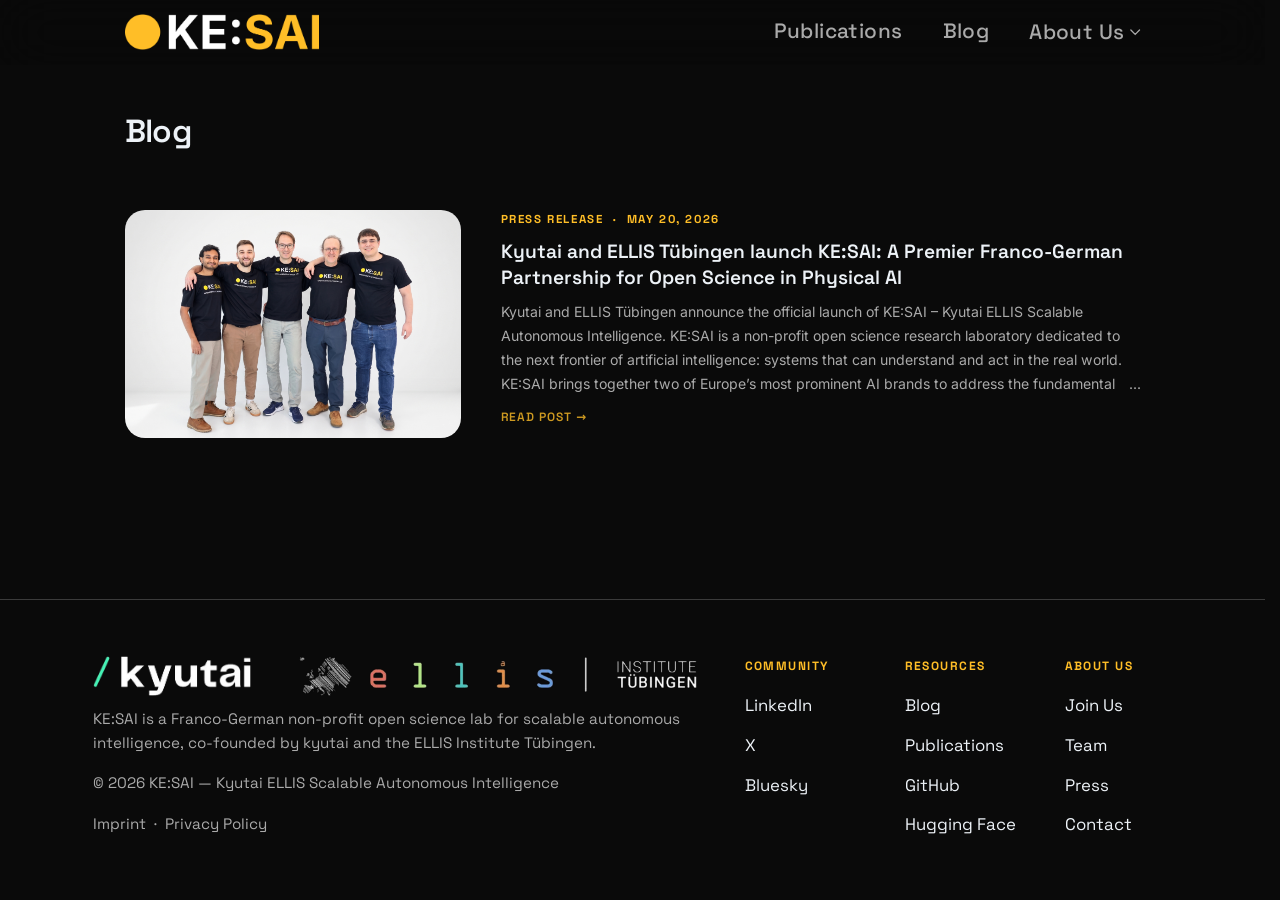
==== commit ce4ebae1: "Press Release" ====
--- a/blog/index.html
+++ b/blog/index.html
@@ -3,10 +3,23 @@
 <head>
   <meta charset="UTF-8">
   <meta name="viewport" content="width=device-width, initial-scale=1.0">
-  <title>KE:SAI Blog</title>
+  <title>KE:SAI Blog — Physical AI Research Insights</title>
+  <meta name="description" content="News, insights, and updates from the KE:SAI open science lab on physical AI, world models, and autonomous driving research.">
+  <meta property="og:type"        content="website">
+  <meta property="og:site_name"   content="KE:SAI">
+  <meta property="og:url"         content="https://kesai.eu/blog/">
+  <meta property="og:title"       content="KE:SAI Blog — Physical AI Research Insights">
+  <meta property="og:description" content="News, insights, and updates from the KE:SAI open science lab on physical AI, world models, and autonomous driving research.">
+  <meta property="og:image"       content="https://kesai.eu/assets/og-image.jpg">
+  <meta name="twitter:card"       content="summary_large_image">
+  <meta name="twitter:title"      content="KE:SAI Blog — Physical AI Research Insights">
+  <meta name="twitter:description" content="News, insights, and updates from the KE:SAI open science lab on physical AI, world models, and autonomous driving research.">
+  <meta name="twitter:image"      content="https://kesai.eu/assets/og-image.jpg">
   <link rel="icon" href="/assets/favicon.ico" type="image/x-icon">  <link rel="stylesheet" href="/assets/fonts/google/fonts.css">
+  <link rel="stylesheet" href="/assets/fonts/fontawesome/css/solid.min.css">
   <link rel="stylesheet" href="/site.css">
   <style>html{background:#0a0a0a}</style>
+  <script>document.documentElement.classList.add('pub-loading');</script>
   <script src="/site.js" defer></script>
 </head>
 <body>
@@ -14,11 +27,36 @@
   <header id="site-header"></header>
 
   <main>
-    <section class="page-content">
-      <h2 class="section-title">Blog</h2>
-      <p class="section-body">        
-        In the making. Stay tuned ..
-      </p>
+    <section class="lp-section">
+      <h1 class="section-title">Blog</h1>
+      <div class="pub-list">
+
+        <article class="pub-card">
+
+          <a href="/blog/2026-05-20-kesai-launch/" class="pub-thumb-link">
+            <img src="/assets/founders.jpg" alt="Co-founders of KE:SAI: Kashyap Chitta, Daniel Dauner, Andreas Geiger, Bernhard Schölkopf, Bernhard Jaeger" class="pub-thumb">
+          </a>
+
+          <div class="pub-body">
+
+            <span class="pub-venue">Press Release &nbsp;&middot;&nbsp; May 20, 2026</span>
+
+            <a href="/blog/2026-05-20-kesai-launch/" class="pub-title">
+              Kyutai and ELLIS T&uuml;bingen launch KE:SAI: A Premier Franco-German Partnership for Open Science in Physical AI
+            </a>
+
+            <div class="pub-abstract-wrap">
+              <p class="pub-abstract">Kyutai and ELLIS T&uuml;bingen announce the official launch of KE:SAI &ndash; Kyutai ELLIS Scalable Autonomous Intelligence. KE:SAI is a non-profit open science research laboratory dedicated to the next frontier of artificial intelligence: systems that can understand and act in the real world. KE:SAI brings together two of Europe&rsquo;s most prominent AI brands to address the fundamental challenges of world models and physical AI. Founded in Paris in 2023, Kyutai has emerged as one of Europe&rsquo;s leading AI laboratories, with a focus on breakthrough research with immediate and lasting impact, and a team driven by a shared commitment to openness and excellence.</p>
+            </div>
+
+            <div class="pub-action-row">
+              <a href="/blog/2026-05-20-kesai-launch/" class="pub-link-btn">Read post &rarr;</a>
+            </div>
+
+          </div>
+        </article>
+
+      </div>
     </section>
   </main>
 
--- a/assets/fonts/fontawesome/css/solid.min.css
+++ b/assets/fonts/fontawesome/css/solid.min.css
@@ -0,0 +1,6 @@
+/*!
+ * Font Awesome Free 6.7.2 by @fontawesome - https://fontawesome.com
+ * License - https://fontawesome.com/license/free (Icons: CC BY 4.0, Fonts: SIL OFL 1.1, Code: MIT License)
+ * Copyright 2024 Fonticons, Inc.
+ */
+:host,:root{--fa-style-family-classic:"Font Awesome 6 Free";--fa-font-solid:normal 900 1em/1 "Font Awesome 6 Free"}@font-face{font-family:"Font Awesome 6 Free";font-style:normal;font-weight:900;font-display:block;src:url(/assets/fonts/fontawesome/webfonts/fa-solid-900.woff2) format("woff2"),url(/assets/fonts/fontawesome/webfonts/fa-solid-900.ttf) format("truetype")}.fa,.fa-brands,.fa-regular,.fa-solid,.fab,.far,.fas{-moz-osx-font-smoothing:grayscale;-webkit-font-smoothing:antialiased;display:var(--fa-display,inline-block);font-style:normal;font-variant:normal;line-height:1;text-rendering:auto}.fa-brands:before,.fa-regular:before,.fa-solid:before,.fa:before,.fab:before,.far:before,.fas:before{content:var(--fa)}.fa-classic,.fa-regular,.fa-solid,.far,.fas{font-family:"Font Awesome 6 Free"}.fa-solid,.fas{font-weight:900}.fa-chevron-down{--fa:"\f078"}.fa-chevron-up{--fa:"\f077"}.fa-envelope{--fa:"\f0e0"}.fa-globe{--fa:"\f0ac"}.fa-graduation-cap,.fa-mortar-board{--fa:"\f19d"}
--- a/site.css
+++ b/site.css
@@ -2,8 +2,8 @@
 *, *::before, *::after { box-sizing: border-box; margin: 0; padding: 0; }
 
 :root {
-  --amber:        #F5A623;
-  --amber-soft:   rgba(245, 166, 35, 0.10);
+  --amber:        #FFBE27;
+  --amber-soft:   rgba(255, 190, 39, 0.10);
   --bg:           #0a0a0a;
   --surface:      rgba(255, 255, 255, 0.04);
   --surface-hover: rgba(255, 255, 255, 0.07);
@@ -48,15 +48,15 @@
   inset: 0;
   z-index: -1;
   background:
-    radial-gradient(circle at 12%  8%,  rgba(245, 166, 35, 0.22), transparent 44%),
+    radial-gradient(circle at 12%  8%,  rgba(255, 190, 39, 0.22), transparent 44%),
     radial-gradient(circle at 86% 10%,  rgba(255, 255, 255, 0.07), transparent 34%),
-    radial-gradient(circle at 58% 90%,  rgba(245, 166, 35, 0.10), transparent 40%),
+    radial-gradient(circle at 58% 90%,  rgba(255, 190, 39, 0.10), transparent 40%),
     linear-gradient(180deg, #0d0d0d 0%, #080808 100%);
   pointer-events: none;
 }
 
 a { color: inherit; text-decoration: none; }
-p a, li a { color: var(--amber); text-decoration: underline; text-decoration-color: rgba(245, 166, 35, 0.4); text-underline-offset: 3px; transition: text-decoration-color .15s; }
+p a, li a { color: var(--amber); text-decoration: underline; text-decoration-color: rgba(255, 190, 39, 0.4); text-underline-offset: 3px; transition: text-decoration-color .15s; }
 p a:hover, li a:hover { text-decoration-color: var(--amber); }
 img { display: block; }
 main { flex: 1 0 auto; padding-bottom: 3rem; }
@@ -194,11 +194,11 @@
 /* ── Mobile nav ─────────────────────────────────────────────── */
 .mobile-nav-group {
   font-family: var(--font-sans);
-  font-size: .7rem;
-  font-weight: 600;
-  letter-spacing: .1em;
-  text-transform: uppercase;
-  color: var(--muted);
+  font-size: 1rem;
+  font-weight: 500;
+  letter-spacing: .02em;
+  text-transform: none;
+  color: var(--secondary);
   padding-top: .25rem;
 }
 
@@ -293,16 +293,6 @@
 }
 
 /* ── Landing page sections ──────────────────────────────────── */
-.hero-tagline {
-  font-family: var(--font-sans);
-  font-size: .8rem;
-  font-weight: 500;
-  color: var(--muted);
-  letter-spacing: .14em;
-  text-transform: uppercase;
-  margin-top: 1.75rem;
-}
-
 .hero-slogan {
   font-family: var(--font-sans);
   font-size: clamp(1.5rem, 2.5vw, 2.2rem);
@@ -322,18 +312,6 @@
   max-width: var(--max-w);
   margin: 0 auto;
   padding: 3rem var(--pad-x);
-  border-top: 0px solid var(--border);
-}
-
-.about-section {
-  padding-top: 3rem;
-  padding-bottom: 3rem;
-}
-
-.about-section .section-body {
-  font-size: 1.12rem;
-  max-width: 72ch;
-  color: var(--secondary);
 }
 
 .track-record-list {
@@ -368,12 +346,14 @@
   font-family: var(--font-sans);
   font-size: 1.1rem;
   font-weight: 600;
-  color: var(--text);
+  color: var(--secondary);
   line-height: 1.3;
   margin-top: 0rem;
   margin-bottom: 1.5rem;
   text-align: center;
 }
+
+.photo-caption strong { color: var(--text); }
 
 .section-eyebrow {
   font-family: var(--font-sans);
@@ -395,6 +375,8 @@
   margin-bottom: 1.25rem;
 }
 
+.legal-h { margin-top: 2rem; }
+
 .section-body {
   font-family: var(--font-serif);
   font-size: 1.3rem;
@@ -413,7 +395,7 @@
 
 .feature-card {
   padding: 1.5rem 1.5rem 1.5rem 1.75rem;
-  border-left: 2px solid rgba(245, 166, 35, 0.45);
+  border-left: 2px solid rgba(255, 190, 39, 0.45);
   background: var(--surface);
 }
 
@@ -434,18 +416,6 @@
 }
 
 /* ── Founders section (homepage) ───────────────────────────── */
-.founders-section {
-  padding-top: 0;
-}
-
-.founders-section::before {
-  content: '';
-  display: block;
-  height: 1px;
-  background: var(--border);
-  margin-bottom: 2rem;
-}
-
 .donor-logos {
   display: grid;
   grid-template-columns: repeat(4, 1fr);
@@ -465,16 +435,6 @@
 
 .donor-logos img:hover {
   opacity: 1;
-}
-
-.founders-title {
-  font-family: var(--font-sans);
-  font-size: 1.2rem;
-  font-weight: 600;
-  color: var(--secondary);
-  letter-spacing: .06em;
-  text-transform: uppercase;
-  margin-bottom: 3rem;
 }
 
 /* ── Team grid ──────────────────────────────────────────────── */
@@ -612,9 +572,22 @@
   50%       { transform: translateX(-50%) translateY(7px); }
 }
 
+/* Pre-hide pub-cards before JS sets up reveal classes */
+html.pub-loading .pub-card {
+  opacity: 0 !important;
+  transition: none !important;
+}
+
 /* Pre-hide all animated hero content to prevent FOUC during hero animation */
 html.hero-animating main > section:not(.hero),
-html.hero-animating main > section:not(.hero) *,
+html.hero-animating .section-eyebrow,
+html.hero-animating .section-title,
+html.hero-animating .section-body,
+html.hero-animating .founders-photo,
+html.hero-animating .photo-caption,
+html.hero-animating .feature-card,
+html.hero-animating .track-record-list li,
+html.hero-animating .team-card,
 html.hero-animating .hero-logo,
 html.hero-animating .hero-slogan {
   opacity: 0 !important;
@@ -699,9 +672,6 @@
 
 .footer-col {
   min-width: 8rem;
-}
-
-.footer-col {
   display: flex;
   flex-direction: column;
   gap: .7rem;
@@ -729,7 +699,6 @@
 
 /* ── Publications ───────────────────────────────────────────── */
 .pub-list {
-  list-style: none;
   display: flex;
   flex-direction: column;
   gap: 0;
@@ -777,7 +746,7 @@
 
 .pub-title {
   font-family: var(--font-sans);
-  font-size: 1.1rem;
+  font-size: 1.2rem;
   font-weight: 600;
   color: var(--text);
   line-height: 1.35;
@@ -955,6 +924,164 @@
 .pub-bibtex-code::-webkit-scrollbar-thumb { background: var(--border); border-radius: 2px; }
 .pub-bibtex-code::-webkit-scrollbar-thumb:hover { background: var(--secondary); }
 
+/* ── Blog ───────────────────────────────────────────────────── */
+.blog-post-top {
+  display: flex;
+  align-items: center;
+  justify-content: space-between;
+  margin-bottom: 2.5rem;
+  gap: 1rem;
+}
+
+.blog-back {
+  display: inline-flex;
+  align-items: center;
+  gap: .4rem;
+  font-family: var(--font-sans);
+  font-size: .75rem;
+  font-weight: 700;
+  letter-spacing: .08em;
+  text-transform: uppercase;
+  color: #0a0a0a;
+  background: var(--amber);
+  text-decoration: none;
+  padding: .45rem 1rem;
+  border-radius: 999px;
+  transition: opacity .15s;
+  flex-shrink: 0;
+}
+.blog-back:hover { opacity: 0.85; }
+
+.lang-toggle {
+  display: flex;
+  gap: .15rem;
+  background: rgba(255, 255, 255, 0.05);
+  border: 1px solid var(--border);
+  padding: .2rem;
+  border-radius: 999px;
+}
+
+.lang-btn {
+  background: none;
+  border: none;
+  cursor: pointer;
+  font-family: var(--font-sans);
+  font-size: .72rem;
+  font-weight: 700;
+  letter-spacing: .08em;
+  color: var(--secondary);
+  padding: .35rem .7rem;
+  border-radius: 999px;
+  transition: background .15s, color .15s;
+}
+.lang-btn:hover { color: var(--text); }
+.lang-btn.active {
+  background: var(--amber);
+  color: #0a0a0a;
+}
+
+.lang-content { transition: opacity 0.18s ease; }
+
+.blog-dateline {
+  font-family: var(--font-sans);
+  font-size: .95rem;
+  color: var(--secondary);
+  letter-spacing: .03em;
+  margin-top: -.75rem;
+  margin-bottom: 2rem;
+}
+
+.blog-body { margin-top: 2rem; }
+
+.blog-body p {
+  font-family: var(--font-serif);
+  font-size: 1.15rem;
+  color: var(--secondary);
+  line-height: 1.8;
+  margin-bottom: 1.5rem;
+}
+
+.blog-body strong { color: var(--text); font-weight: 600; }
+
+.blog-divider {
+  border: none;
+  height: 1px;
+  background: var(--border);
+  margin: 3rem 0;
+}
+
+.blog-quotes {
+  display: flex;
+  flex-direction: column;
+  gap: 1.25rem;
+  margin: 3rem 0;
+}
+
+.blog-quote {
+  padding: 1.5rem 1.5rem 1.5rem 1.75rem;
+  border-left: 2px solid rgba(255, 190, 39, 0.45);
+  background: var(--surface);
+}
+
+.blog-quote-text {
+  font-family: var(--font-serif);
+  font-size: 1.05rem;
+  color: var(--secondary);
+  line-height: 1.8;
+  margin: 0;
+}
+
+.blog-quote-attr {
+  display: block;
+  margin-top: .75rem;
+  font-family: var(--font-sans);
+  font-size: .88rem;
+  font-style: normal;
+  color: var(--muted);
+  line-height: 1.4;
+}
+
+.blog-quote-attr strong {
+  color: var(--text);
+  font-weight: 600;
+}
+
+.blog-links-list {
+  list-style: none;
+  display: flex;
+  flex-direction: column;
+  gap: .5rem;
+  margin-top: 1rem;
+}
+
+.blog-links-list li {
+  font-family: var(--font-sans);
+  font-size: 1rem;
+  color: var(--secondary);
+  padding-left: 1.25rem;
+  position: relative;
+}
+
+.blog-links-list li::before {
+  content: '';
+  position: absolute;
+  left: 0;
+  top: .55em;
+  width: .45rem;
+  height: .45rem;
+  border-radius: 50%;
+  background: var(--amber);
+}
+
+.blog-links-list a {
+  color: var(--amber);
+  text-decoration: underline;
+  text-decoration-color: rgba(255, 190, 39, 0.4);
+  text-underline-offset: 3px;
+  transition: text-decoration-color .15s;
+}
+.blog-links-list a:hover { text-decoration-color: var(--amber); }
+
 /* ── Responsive ─────────────────────────────────────────────── */
 @media (max-width: 900px) {
   .team-grid    { grid-template-columns: repeat(4, 1fr); }
@@ -991,6 +1118,6 @@
   .footer-partner-logos img { width: 100%; height: auto; }
   .donor-logos  { grid-template-columns: repeat(2, 1fr); gap: 1.5rem; }
 
-  .team-grid    { grid-template-columns: repeat(3, 1fr); gap: 1rem .75rem; }
+  .team-grid    { grid-template-columns: repeat(2, 1fr); gap: 1rem .75rem; }
   .feature-grid { grid-template-columns: 1fr; }
 }
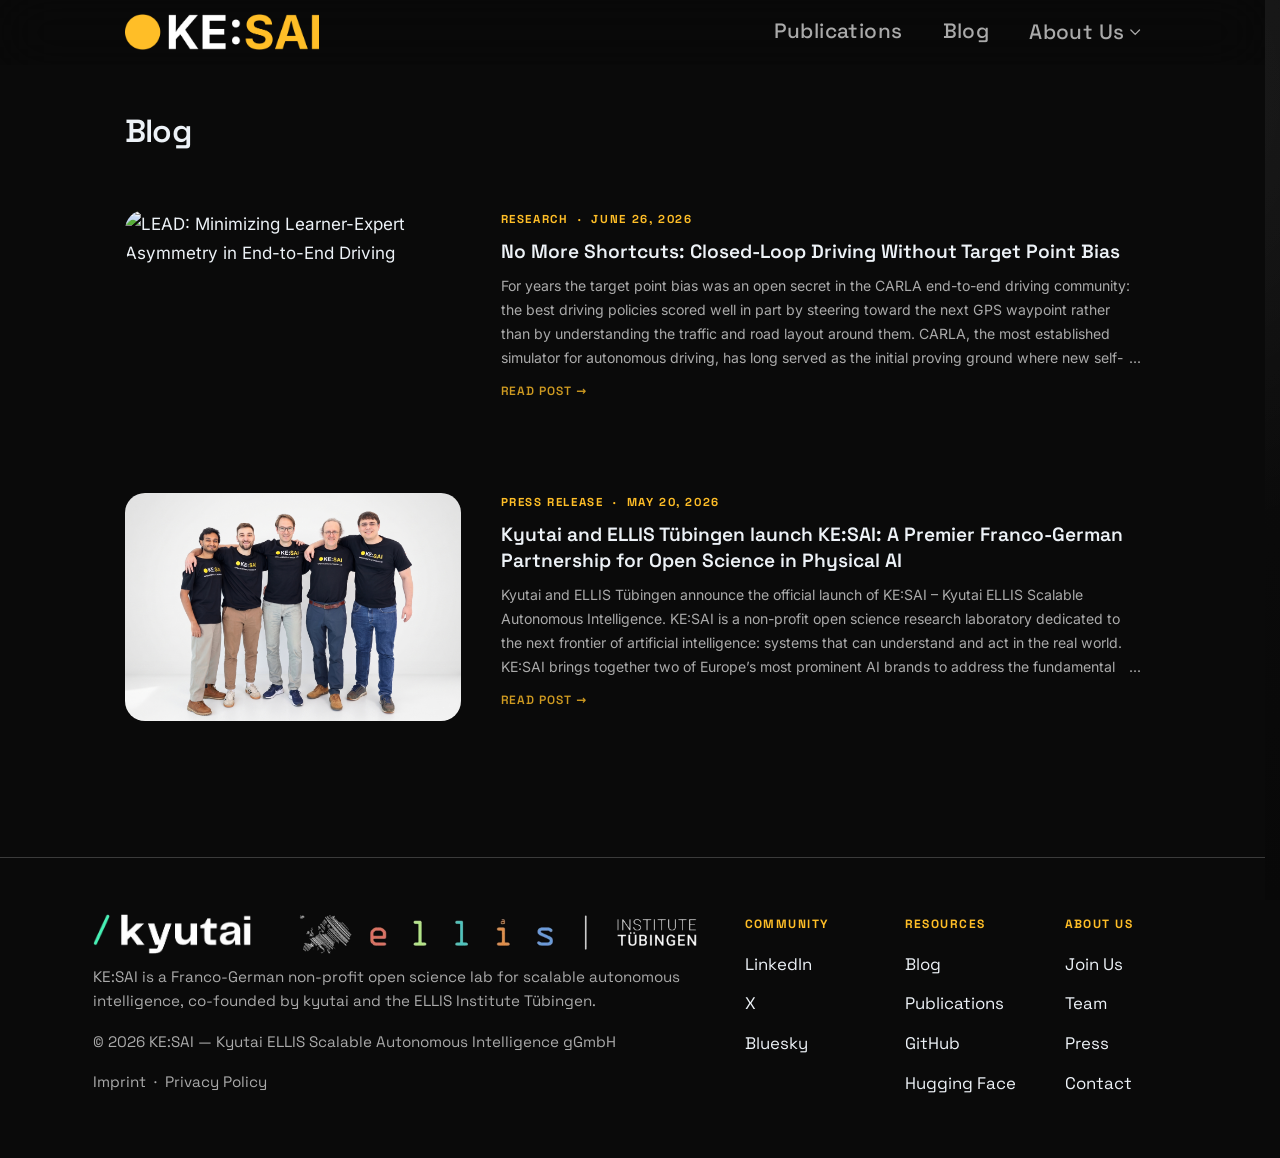
==== commit ba88c7e2: "deploy: kesai-labs/kesai-labs-private.github.io@fbf4261776ddb2badc0416cfa8358ec6675ff2f4" ====
--- a/blog/index.html
+++ b/blog/index.html
@@ -30,7 +30,30 @@
     <section class="lp-section">
       <h1 class="section-title">Blog</h1>
       <div class="pub-list">
+        <article class="pub-card">
 
+          <a href="/blog/2026-06-26-lead/" class="pub-thumb-link">
+            <img src="/blog/2026-06-26-lead/overview.png" alt="LEAD: Minimizing Learner-Expert Asymmetry in End-to-End Driving" class="pub-thumb">
+          </a>
+
+          <div class="pub-body">
+
+            <span class="pub-venue">Research &nbsp;&middot;&nbsp; June 26, 2026</span>
+
+            <a href="/blog/2026-06-26-lead/" class="pub-title">
+              No More Shortcuts: Closed-Loop Driving Without Target Point Bias
+            </a>
+
+            <div class="pub-abstract-wrap">
+              <p class="pub-abstract">For years the target point bias was an open secret in the CARLA end-to-end driving community: the best driving policies scored well in part by steering toward the next GPS waypoint rather than by understanding the traffic and road layout around them. CARLA, the most established simulator for autonomous driving, has long served as the initial proving ground where new self-driving ideas are validated before the industry takes them up. However, the target point, which is intended as a proxy for a coarse GPS-based navigation system in the simulator, is in practice implemented as a precise coordinate along the lane center and provided as an input signal to end-to-end driving policies, enabling shortcut learning.
+            </div>
+
+            <div class="pub-action-row">
+              <a href="/blog/2026-06-26-lead/" class="pub-link-btn">Read post &rarr;</a>
+            </div>
+
+          </div>
+        </article>
         <article class="pub-card">
 
           <a href="/blog/2026-05-20-kesai-launch/" class="pub-thumb-link">
--- a/site.css
+++ b/site.css
@@ -572,8 +572,51 @@
   50%       { transform: translateX(-50%) translateY(7px); }
 }
 
+/* Skip intro button — shown only while scroll-locked (hero animation) */
+.skip-intro-btn {
+  display: none;
+}
+html.scroll-locked .skip-intro-btn {
+  display: flex;
+  align-items: center;
+  position: fixed;
+  top: 1rem;
+  right: 1.5rem;
+  z-index: 200;
+  background: none;
+  border: 1px solid var(--border);
+  color: var(--secondary);
+  font-family: var(--font-sans);
+  font-size: 0.7rem;
+  letter-spacing: 0.08em;
+  text-transform: uppercase;
+  padding: 0.3rem 0.7rem;
+  border-radius: 999px;
+  cursor: pointer;
+  transition: border-color 0.2s ease, color 0.2s ease;
+}
+html.scroll-locked .skip-intro-btn:hover {
+  border-color: rgba(255, 255, 255, 0.5);
+  color: var(--text);
+}
+
+/* Speed up hero transitions when animation is skipped */
+html.hero-skip .hero-logo,
+html.hero-skip .hero-slogan,
+html.hero-skip .reveal {
+  transition-duration: 0.15s !important;
+  animation-duration: 0.15s !important;
+}
+
 /* Pre-hide pub-cards before JS sets up reveal classes */
 html.pub-loading .pub-card {
+  opacity: 0 !important;
+  transition: none !important;
+}
+
+/* Pre-hide blog titles before JS sets up reveal classes */
+html.blog-loading .section-eyebrow,
+html.blog-loading .section-title {
   opacity: 0 !important;
   transition: none !important;
 }
@@ -923,6 +966,8 @@
 .pub-bibtex-code::-webkit-scrollbar-track { background: transparent; }
 .pub-bibtex-code::-webkit-scrollbar-thumb { background: var(--border); border-radius: 2px; }
 .pub-bibtex-code::-webkit-scrollbar-thumb:hover { background: var(--secondary); }
+.pub-bibtex-code a { color: var(--amber); text-decoration: underline; text-decoration-color: rgba(255, 190, 39, 0.4); text-underline-offset: 3px; transition: text-decoration-color .15s; }
+.pub-bibtex-code a:hover { text-decoration-color: var(--amber); }
 
 /* ── Blog ───────────────────────────────────────────────────── */
 .blog-post-top {
@@ -931,6 +976,20 @@
   justify-content: space-between;
   margin-bottom: 2.5rem;
   gap: 1rem;
+  flex-wrap: wrap;
+}
+
+/* On narrow screens the action pills (Project Page / Code / Paper) overflow the
+   row; let the whole bar stack and the link group wrap instead. */
+@media (max-width: 640px) {
+  .blog-post-top {
+    flex-direction: column;
+    align-items: flex-start;
+    gap: .75rem;
+  }
+  .blog-post-top > div {
+    flex-wrap: wrap;
+  }
 }
 
 .blog-back {
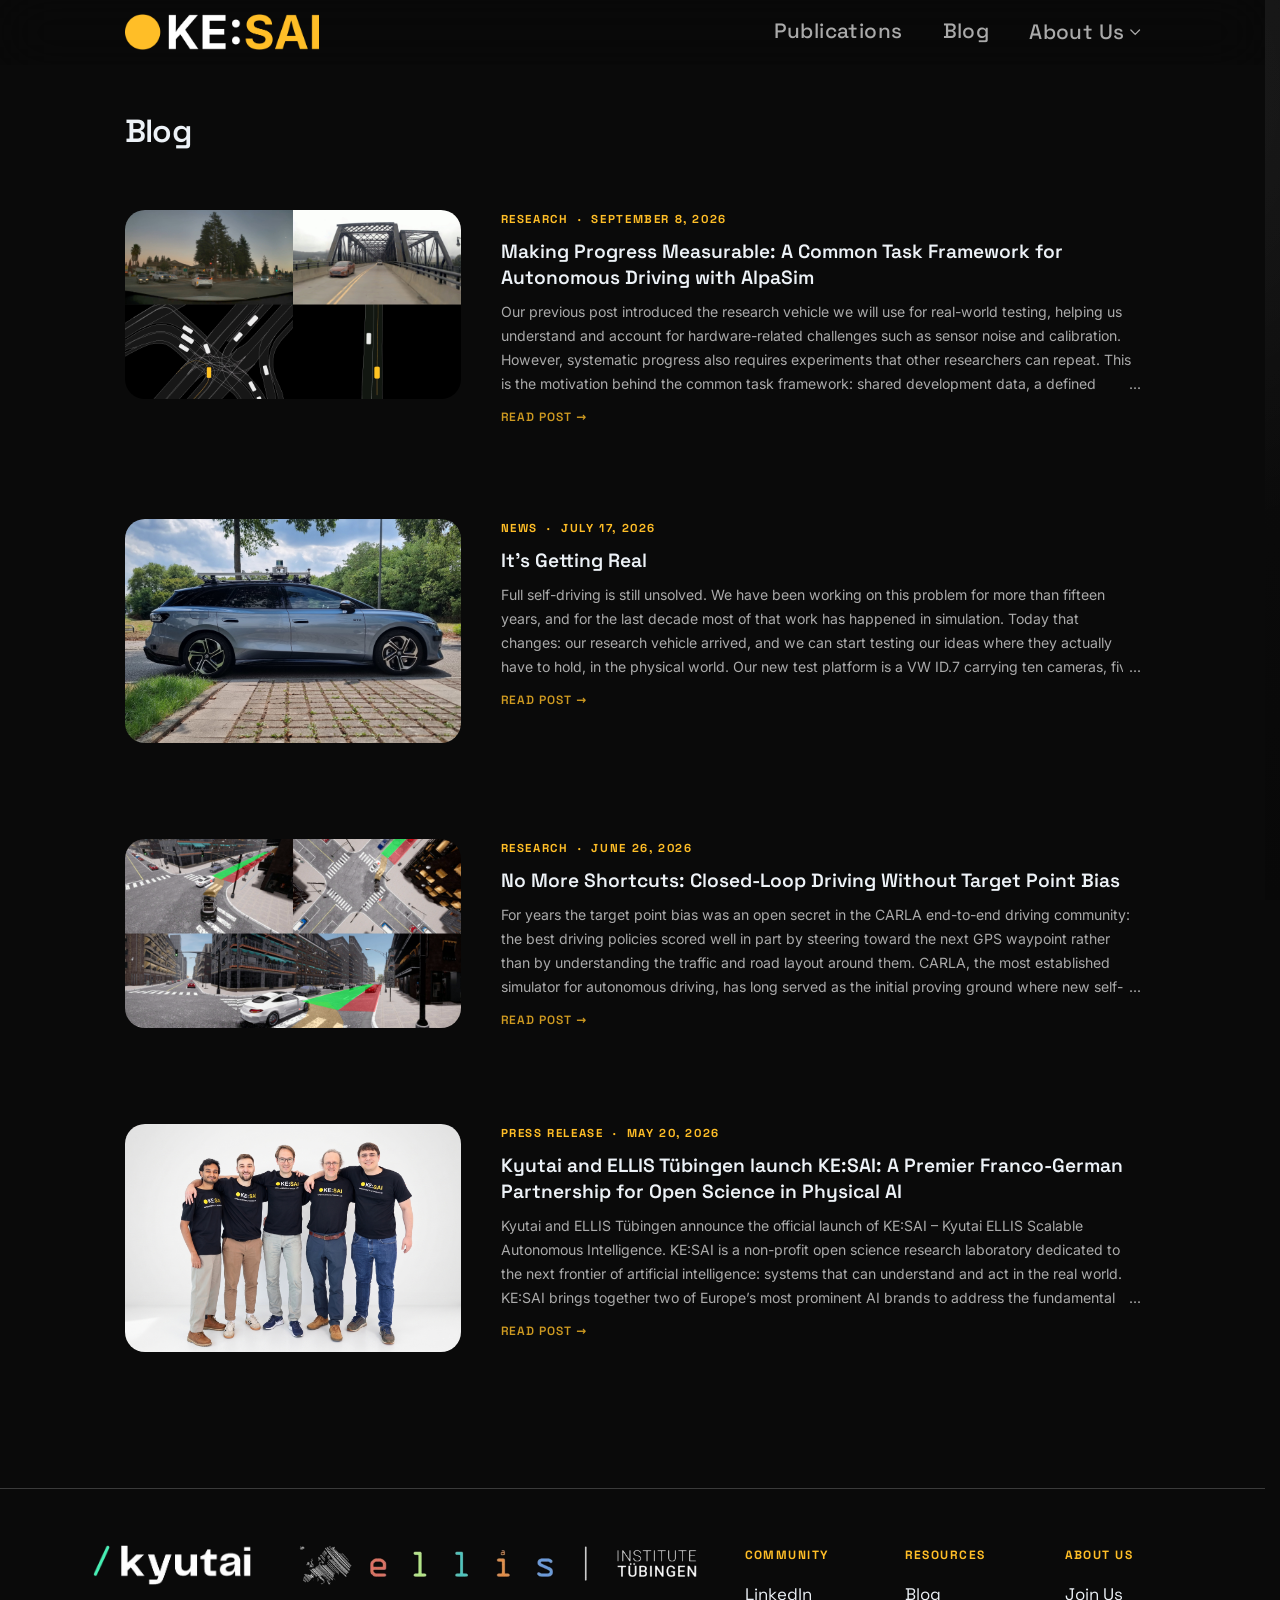
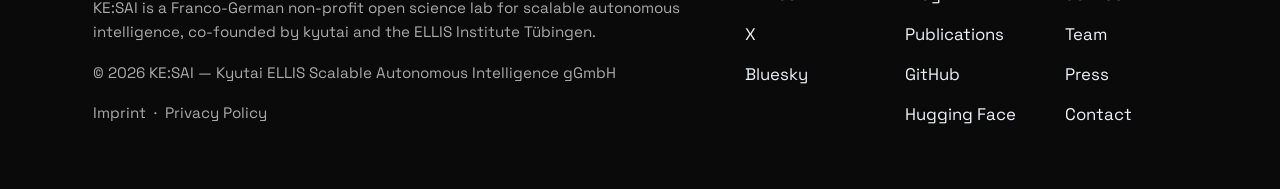
==== commit 39e656b8: "deploy: kesai-labs/kesai-labs-private.github.io@67d85fc183c66822d27823194d2a58af44f9049d" ====
--- a/blog/index.html
+++ b/blog/index.html
@@ -30,6 +30,48 @@
     <section class="lp-section">
       <h1 class="section-title">Blog</h1>
       <div class="pub-list">
+        <article class="pub-card">
+          <a href="/blog/2026-09-08-common-task-framework/" class="pub-thumb-link">
+            <img src="/blog/2026-09-08-common-task-framework/thumbnail.jpg?v=2" alt="AlpaSim driving on Physical AI AV and nuPlan" class="pub-thumb">
+          </a>
+
+          <div class="pub-body">
+            <span class="pub-venue">Research &nbsp;&middot;&nbsp; September 8, 2026</span>
+            <a href="/blog/2026-09-08-common-task-framework/" class="pub-title">
+              Making Progress Measurable: A Common Task Framework for Autonomous Driving with AlpaSim
+            </a>
+            <div class="pub-abstract-wrap">
+              <p class="pub-abstract">Our previous post introduced the research vehicle we will use for real-world testing, helping us understand and account for hardware-related challenges such as sensor noise and calibration. However, systematic progress also requires experiments that other researchers can repeat. This is the motivation behind the common task framework: shared development data, a defined evaluation protocol, held-out test data, and a public leaderboard. Researchers evaluate their methods under a set of common rules on examples withheld from development and openly share their findings. This approach has helped organize and accelerate research in vision, speech, and language since the 1980s. We now aim to bring that same discipline to the development of frontier models for real-world end-to-end autonomous driving.</p>
+            </div>
+            <div class="pub-action-row">
+              <a href="/blog/2026-09-08-common-task-framework/" class="pub-link-btn">Read post &rarr;</a>
+            </div>
+          </div>
+        </article>
+        <article class="pub-card">
+
+          <a href="/blog/2026-07-17-vehicle-premiere/" class="pub-thumb-link">
+            <img src="/blog/2026-07-17-vehicle-premiere/vehicle_side.jpg" alt="The KE:SAI research vehicle, a VW ID.7 with a roof-mounted sensor rack" class="pub-thumb">
+          </a>
+
+          <div class="pub-body">
+
+            <span class="pub-venue">News &nbsp;&middot;&nbsp; July 17, 2026</span>
+
+            <a href="/blog/2026-07-17-vehicle-premiere/" class="pub-title">
+              It’s Getting Real
+            </a>
+
+            <div class="pub-abstract-wrap">
+              <p class="pub-abstract">Full self-driving is still unsolved. We have been working on this problem for more than fifteen years, and for the last decade most of that work has happened in simulation. Today that changes: our research vehicle arrived, and we can start testing our ideas where they actually have to hold, in the physical world. Our new test platform is a VW ID.7 carrying ten cameras, five LiDARs and six radars, deliberately overequipped so that we can develop world models and policies that generalize across embodiments and measure what each sensor actually contributes.</p>
+            </div>
+
+            <div class="pub-action-row">
+              <a href="/blog/2026-07-17-vehicle-premiere/" class="pub-link-btn">Read post &rarr;</a>
+            </div>
+
+          </div>
+        </article>
         <article class="pub-card">
 
           <a href="/blog/2026-06-26-lead/" class="pub-thumb-link">
@@ -65,7 +107,7 @@
             <span class="pub-venue">Press Release &nbsp;&middot;&nbsp; May 20, 2026</span>
 
             <a href="/blog/2026-05-20-kesai-launch/" class="pub-title">
-              Kyutai and ELLIS T&uuml;bingen launch KE:SAI: A Premier Franco-German Partnership for Open Science in Physical AI
+              Kyutai and ELLIS Tübingen launch KE:SAI: A Premier Franco-German Partnership for Open Science in Physical AI
             </a>
 
             <div class="pub-abstract-wrap">
--- a/site.css
+++ b/site.css
@@ -739,7 +739,6 @@
 
 .footer-col a:hover { color: var(--amber); }
 
-
 /* ── Publications ───────────────────────────────────────────── */
 .pub-list {
   display: flex;
@@ -767,6 +766,12 @@
   display: block;
   border-radius: var(--radius);
   transition: opacity .2s;
+}
+
+.pub-thumb.pub-thumb--padded {
+  aspect-ratio: 4 / 3;
+  object-fit: contain;
+  background: #fff;
 }
 
 .pub-thumb-link:hover .pub-thumb { opacity: 0.82; }
@@ -1062,6 +1067,30 @@
 
 .blog-body strong { color: var(--text); font-weight: 600; }
 
+/* Shared article headings; retain support for older paragraph-based headings. */
+.blog-body h2,
+.blog-body .section-eyebrow {
+  color: #ffffff;
+  font-family: var(--font-sans);
+  font-size: clamp(1.3rem, 2vw, 1.75rem);
+  font-weight: 600;
+  letter-spacing: -.02em;
+  text-transform: none;
+  line-height: 1.15;
+}
+
+.blog-body h2 {
+  margin-top: 2rem;
+  margin-bottom: 1.5rem;
+}
+
+/* Start captions with <strong>Figure N.</strong> (or Table N.). */
+.blog-body figcaption > strong:first-child {
+  color: var(--amber);
+  font-weight: 700;
+  letter-spacing: 0.3px;
+}
+
 .blog-divider {
   border: none;
   height: 1px;
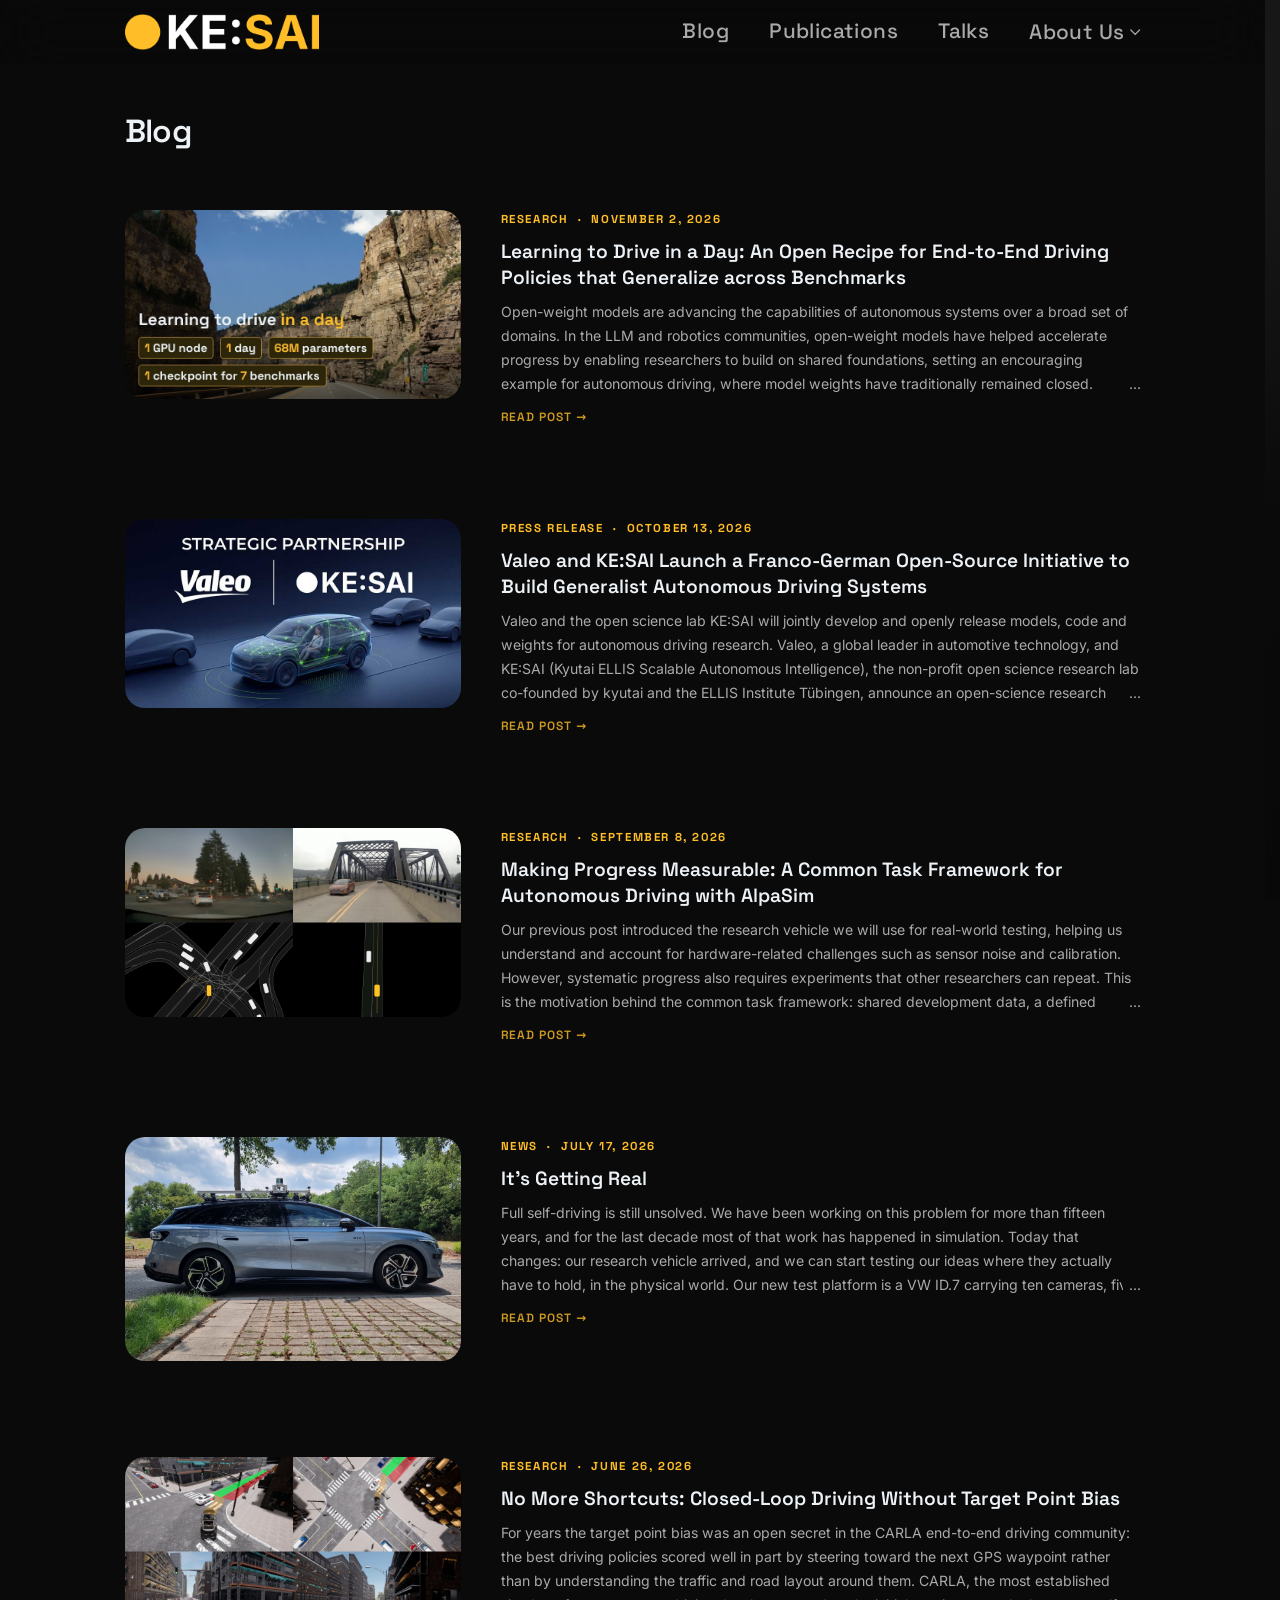
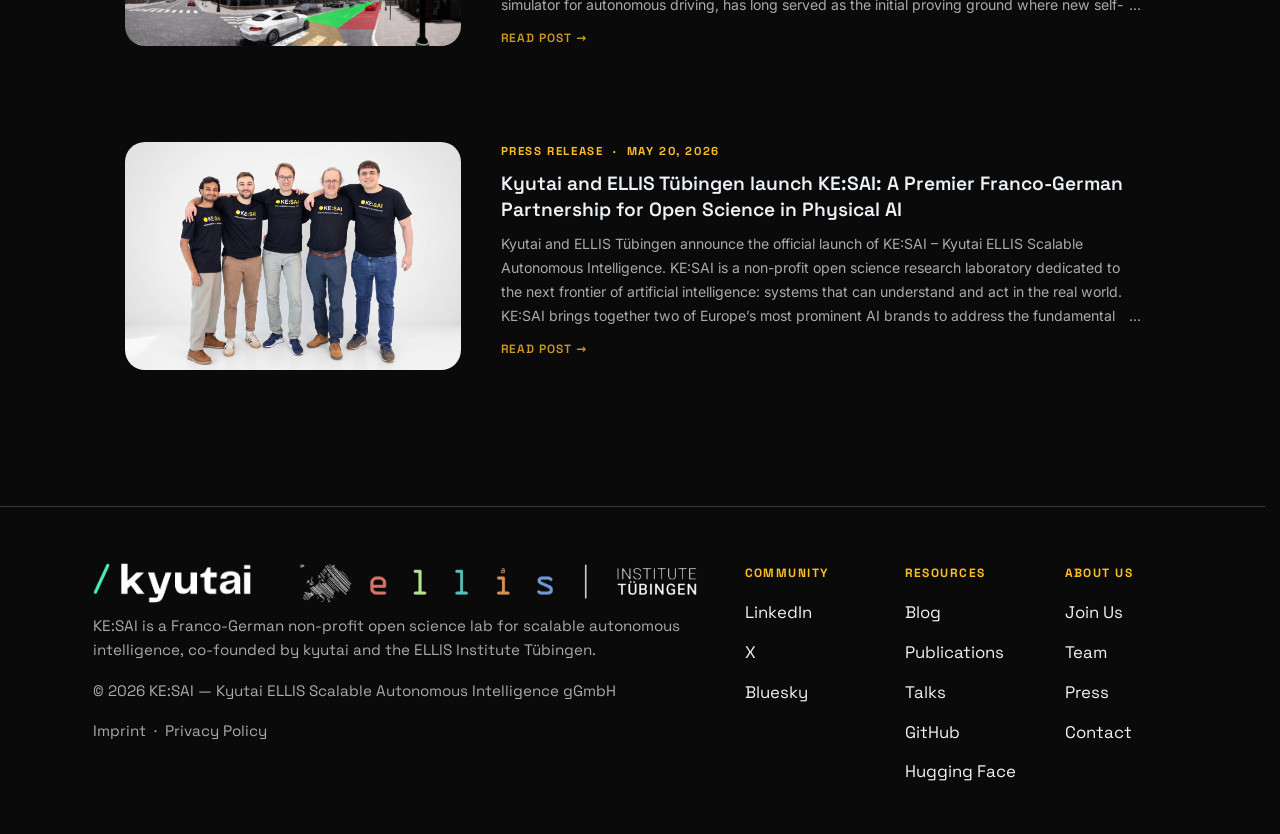
==== commit 7819a999: "deploy: kesai-labs/kesai-labs-private.github.io@9157a7231af1959d9beaddb2e58e1c34bf038839" ====
--- a/blog/index.html
+++ b/blog/index.html
@@ -30,6 +30,42 @@
     <section class="lp-section">
       <h1 class="section-title">Blog</h1>
       <div class="pub-list">
+        <article class="pub-card">
+          <a href="/blog/2026-11-02-py123d-garage/" class="pub-thumb-link">
+            <img src="/blog/2026-11-02-py123d-garage/thumbnail.jpg?v=11" alt="A road through Glenwood Canyon between steep rock walls, with the headline Learning to drive in a day: 1 GPU node, 1 day, 68M parameters, 1 checkpoint for 7 benchmarks" class="pub-thumb">
+          </a>
+
+          <div class="pub-body">
+            <span class="pub-venue">Research &nbsp;&middot;&nbsp; November 2, 2026</span>
+            <a href="/blog/2026-11-02-py123d-garage/" class="pub-title">
+              Learning to Drive in a Day: An Open Recipe for End-to-End Driving Policies that Generalize across Benchmarks
+            </a>
+            <div class="pub-abstract-wrap">
+              <p class="pub-abstract">Open-weight models are advancing the capabilities of autonomous systems over a broad set of domains. In the LLM and robotics communities, open-weight models have helped accelerate progress by enabling researchers to build on shared foundations, setting an encouraging example for autonomous driving, where model weights have traditionally remained closed. However, even with open weights, high data and compute costs as well as closed training recipes limit reproducibility, slowing down the community&#x27;s efforts to address a model&#x27;s limitations.</p>
+            </div>
+            <div class="pub-action-row">
+              <a href="/blog/2026-11-02-py123d-garage/" class="pub-link-btn">Read post &rarr;</a>
+            </div>
+          </div>
+        </article>
+        <article class="pub-card">
+          <a href="/blog/2026-10-13-valeo-kesai/" class="pub-thumb-link">
+            <img src="/blog/2026-10-13-valeo-kesai/thumbnail.jpg?v=2" alt="Valeo and KE:SAI strategic partnership, illustrated with autonomous vehicles" class="pub-thumb pub-thumb--cropped">
+          </a>
+
+          <div class="pub-body">
+            <span class="pub-venue">Press Release &nbsp;&middot;&nbsp; October 13, 2026</span>
+            <a href="/blog/2026-10-13-valeo-kesai/" class="pub-title">
+              Valeo and KE:SAI Launch a Franco-German Open-Source Initiative to Build Generalist Autonomous Driving Systems
+            </a>
+            <div class="pub-abstract-wrap">
+              <p class="pub-abstract">Valeo and the open science lab KE:SAI will jointly develop and openly release models, code and weights for autonomous driving research. Valeo, a global leader in automotive technology, and KE:SAI (Kyutai ELLIS Scalable Autonomous Intelligence), the non-profit open science research lab co-founded by kyutai and the ELLIS Institute Tübingen, announce an open-science research collaboration to develop a fully reproducible, generalist AI driving system for autonomous vehicles.</p>
+            </div>
+            <div class="pub-action-row">
+              <a href="/blog/2026-10-13-valeo-kesai/" class="pub-link-btn">Read post &rarr;</a>
+            </div>
+          </div>
+        </article>
         <article class="pub-card">
           <a href="/blog/2026-09-08-common-task-framework/" class="pub-thumb-link">
             <img src="/blog/2026-09-08-common-task-framework/thumbnail.jpg?v=2" alt="AlpaSim driving on Physical AI AV and nuPlan" class="pub-thumb">
--- a/site.css
+++ b/site.css
@@ -587,10 +587,10 @@
   border: 1px solid var(--border);
   color: var(--secondary);
   font-family: var(--font-sans);
-  font-size: 0.7rem;
+  font-size: 0.9rem;
   letter-spacing: 0.08em;
   text-transform: uppercase;
-  padding: 0.3rem 0.7rem;
+  padding: 0.55rem 1.2rem;
   border-radius: 999px;
   cursor: pointer;
   transition: border-color 0.2s ease, color 0.2s ease;
@@ -768,6 +768,12 @@
   transition: opacity .2s;
 }
 
+.pub-thumb.pub-thumb--cropped {
+  aspect-ratio: 16 / 9;
+  object-fit: cover;
+  object-position: center;
+}
+
 .pub-thumb.pub-thumb--padded {
   aspect-ratio: 4 / 3;
   object-fit: contain;
@@ -815,6 +821,108 @@
 .pub-authors strong {
   color: var(--text);
   font-weight: 500;
+}
+
+/* Talks — thumbnail play overlay */
+.talk-thumb-link { position: relative; }
+
+.talk-play {
+  position: absolute;
+  top: 50%;
+  left: 50%;
+  width: 68px;
+  height: 48px;
+  transform: translate(-50%, -50%);
+  pointer-events: none;
+  transition: transform .2s;
+}
+
+.talk-play svg { width: 100%; height: 100%; display: block; }
+.talk-play-bg  { fill: rgba(0, 0, 0, .72); transition: fill .2s; }
+.talk-play-tri { fill: #fff; }
+.talk-thumb-link:hover .talk-play { transform: translate(-50%, -50%) scale(1.08); }
+.talk-thumb-link:hover .talk-play-bg { fill: var(--amber); }
+
+/* Talks — video modal */
+.video-modal {
+  display: flex;
+  position: fixed;
+  inset: 0;
+  z-index: 1000;
+  align-items: center;
+  justify-content: center;
+  padding: var(--pad-x);
+  background: rgba(0, 0, 0, .7);
+  opacity: 0;
+  visibility: hidden;
+  transition: opacity 1s ease, visibility 0s linear 1s;
+}
+
+.video-modal.open {
+  opacity: 1;
+  visibility: visible;
+  transition: opacity 1s ease, visibility 0s;
+}
+
+.video-modal-inner {
+  position: relative;
+  width: min(1100px, 100%);
+}
+
+.video-modal-box {
+  position: relative;
+  width: 100%;
+  aspect-ratio: 16 / 9;
+  background: #000;
+  border-radius: var(--radius);
+  overflow: hidden;
+  box-shadow: 0 20px 60px rgba(0, 0, 0, .6);
+}
+
+.video-modal-box iframe {
+  position: absolute;
+  inset: 0;
+  width: 100%;
+  height: 100%;
+  border: 0;
+}
+
+.video-modal-close {
+  position: absolute;
+  top: -2.6rem;
+  right: 0;
+  background: none;
+  border: none;
+  color: #fff;
+  font-size: 2rem;
+  line-height: 1;
+  cursor: pointer;
+  opacity: .8;
+  transition: opacity .15s;
+}
+
+.video-modal-close:hover { opacity: 1; }
+
+html.video-modal-open { overflow: hidden; }
+#site-header, main, #site-footer { transition: filter 1s ease; }
+html.video-modal-open #site-header,
+html.video-modal-open main,
+html.video-modal-open #site-footer { filter: blur(8px); }
+
+/* Talks — 50/50 card split, compact meta row */
+.talk-card { grid-template-columns: 1fr 1fr; }
+
+.talk-meta {
+  display: flex;
+  flex-wrap: wrap;
+  align-items: baseline;
+  color: var(--text);
+  font-weight: 500;
+}
+
+.talk-meta > * + *::before {
+  content: '|';
+  margin: 0 .6rem;
 }
 
 /* Abstract — partially visible, expandable */
@@ -1142,10 +1250,20 @@
   margin-top: 1rem;
 }
 
+.blog-details { margin-top: 3rem; }
+
+.blog-details .section-eyebrow { margin-top: 2rem; }
+
+.blog-details p { margin-bottom: 1rem; }
+
+.blog-details p,
 .blog-links-list li {
   font-family: var(--font-sans);
   font-size: 1rem;
   color: var(--secondary);
+}
+
+.blog-links-list li {
   padding-left: 1.25rem;
   position: relative;
 }
@@ -1179,6 +1297,7 @@
 @media (max-width: 780px) {
   .pub-card { grid-template-columns: 1fr; }
   .pub-thumb { max-height: 220px; object-fit: cover; }
+  .talk-card { grid-template-columns: 1fr; }
 }
 
 @media (max-width: 640px) {
@@ -1209,3 +1328,28 @@
   .team-grid    { grid-template-columns: repeat(2, 1fr); gap: 1rem .75rem; }
   .feature-grid { grid-template-columns: 1fr; }
 }
+
+/* The appendix is one collapsed section: <details class="blog-appendix"><summary><h2 id="appendix">Appendix</h2></summary>,
+   then one <h3> per appendix ("A. Benchmark results") and <h4> for its subsections. */
+.blog-appendix > summary {
+  display: block;
+  list-style: none;
+  cursor: pointer;
+}
+.blog-appendix > summary::-webkit-details-marker { display: none; }
+.blog-appendix > summary::marker { content: ''; }
+.blog-appendix > summary > h2 {
+  display: inline-flex;
+  align-items: center;
+  gap: 1rem;
+}
+.blog-appendix > summary > h2::after {
+  content: '\25B8';
+  color: var(--amber);
+  font-size: 0.9em;
+  transition: transform 0.2s ease;
+}
+.blog-appendix[open] > summary > h2::after { transform: rotate(90deg); }
+.blog-body .blog-appendix h3 { color: #ffffff; font-family: var(--font-sans); font-size: clamp(1.25rem, 2vw, 1.6rem); font-weight: 600; letter-spacing: -.01em; line-height: 1.2; margin: 3rem 0 1rem; }
+.blog-body .blog-appendix h4 { color: #ffffff; font-family: var(--font-sans); font-size: clamp(1.05rem, 1.4vw, 1.2rem); font-weight: 600; line-height: 1.25; margin: 2rem 0 1rem; }
+.blog-body .blog-appendix h4 + .garage-figure { margin-top: 1rem; }
